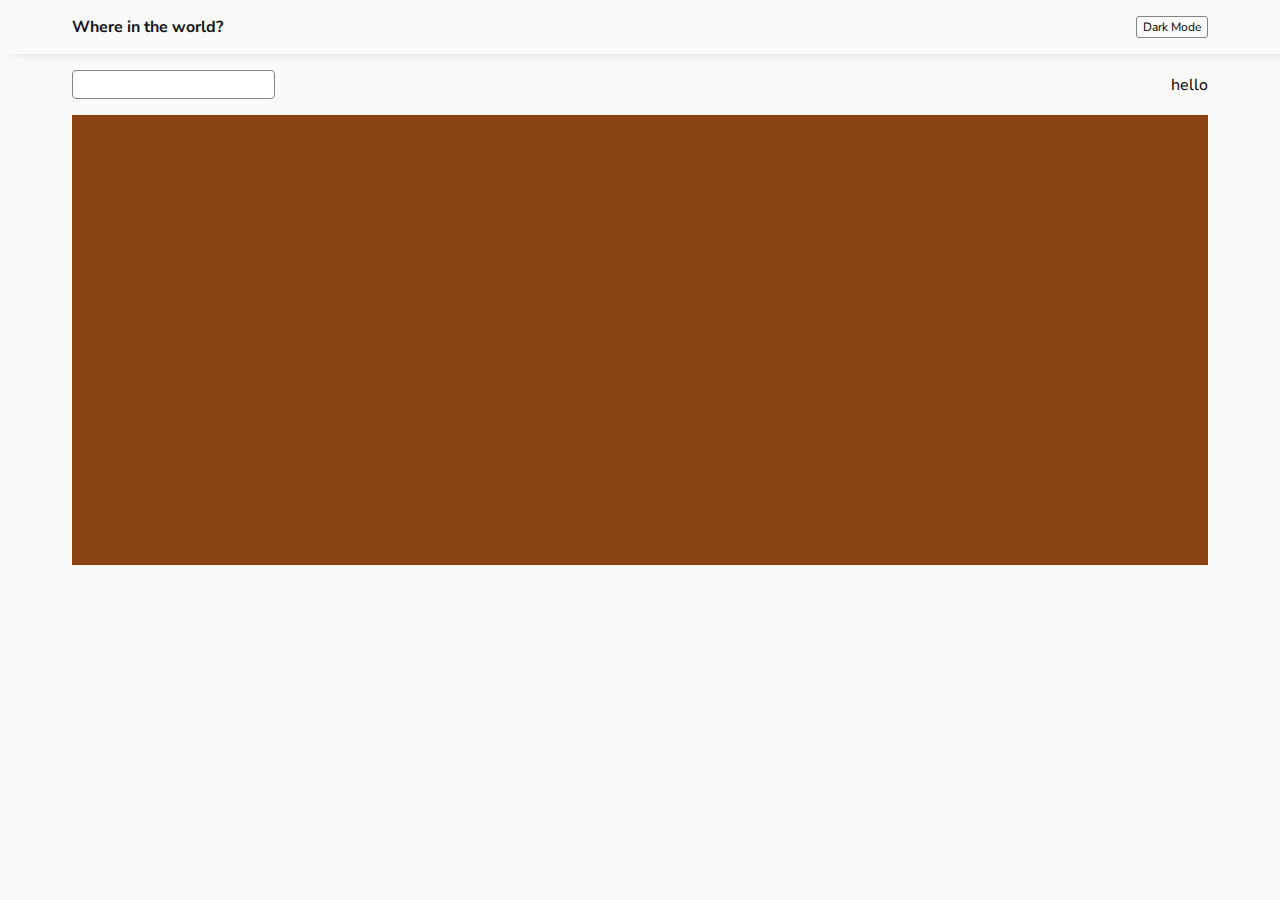
==== index.html @ a27671b9 "added something" ====
<!DOCTYPE html>
<html lang="en">
  <head>
    <meta charset="UTF-8" />
    <meta name="viewport" content="width=device-width, initial-scale=1.0" />
    <link rel="stylesheet" href="./css/style.css" />
    <title>Rest Countries</title>
  </head>
  <body>
    <header class="flex">
      <strong>Where in the world?</strong>
      <div class="mode tx-sm">Dark Mode</div>
    </header>
    <div class="search-container flex">
      <input type="text" name="" id="" />
      <div class="filter">hello</div>
    </div>
    <div class="wrapper"></div>
  </body>
</html>
---- css/style.css ----
@import url("https://fonts.googleapis.com/css2?family=Nunito+Sans:ital,opsz,wght@0,6..12,200..1000;1,6..12,200..1000&display=swap");

* {
  padding: 0;
  margin: 0;
  box-sizing: border-box;
}

:root {
  --Dark-Blue: hsl(209, 23%, 22%); /*  (Dark Mode Elements) */
  --Very-Dark-Blue-bg: hsl(207, 26%, 17%); /*  (Dark Mode Background) */
  --Very-Dark-Blue: hsl(200, 15%, 8%); /* (Light Mode Text) */
  --Dark-Gray: hsl(0, 0%, 52%); /* (Light Mode Input) */
  --Very-Light-Gray: hsl(0, 0%, 98%); /* (Light Mode Background) */
  --White: hsl(0, 0%, 100%); /* (Dark Mode Text & Light Mode Elements) */

  --x-space: 4.5rem;
  --box-shadow: 12px 1px 10px rgba(0, 0, 0, 0.1);
}

body {
  font-family: "Nunito Sans", sans-serif;
  background-color: var(--Very-Light-Gray);
}

header {
  padding: 1rem var(--x-space);
  box-shadow: var(--box-shadow);
}

header strong {
  color: var(--Very-Dark-Blue);
}

header .mode {
  padding: 2px 6px;
  border-radius: 3px;
  border: 0.5px solid var(--Dark-Gray);
}

.search-container {
  margin: 1rem var(--x-space);
}

.search-container input {
  padding: 6px 12px;

  border: 0.5px solid var(--Dark-Gray);
  border-radius: 4px;
  outline: none;
}

/* warapper */
.wrapper {
  margin: 1rem var(--x-space);
  background-color: saddlebrown;
  height: 450px;
}

/* ######### Utilities ######### */
.grid {
  display: grid;
  grid-template-columns: repeat(4, 1fr);
  gap: 1rem;
}

.flex {
  display: flex;
  justify-content: space-between;
  align-items: center;
}

.tx-md {
  font-size: 0.9rem;
}

.tx-sm {
  font-size: 0.75rem;
}

.tx-xs {
  font-size: 0.6rem;
}
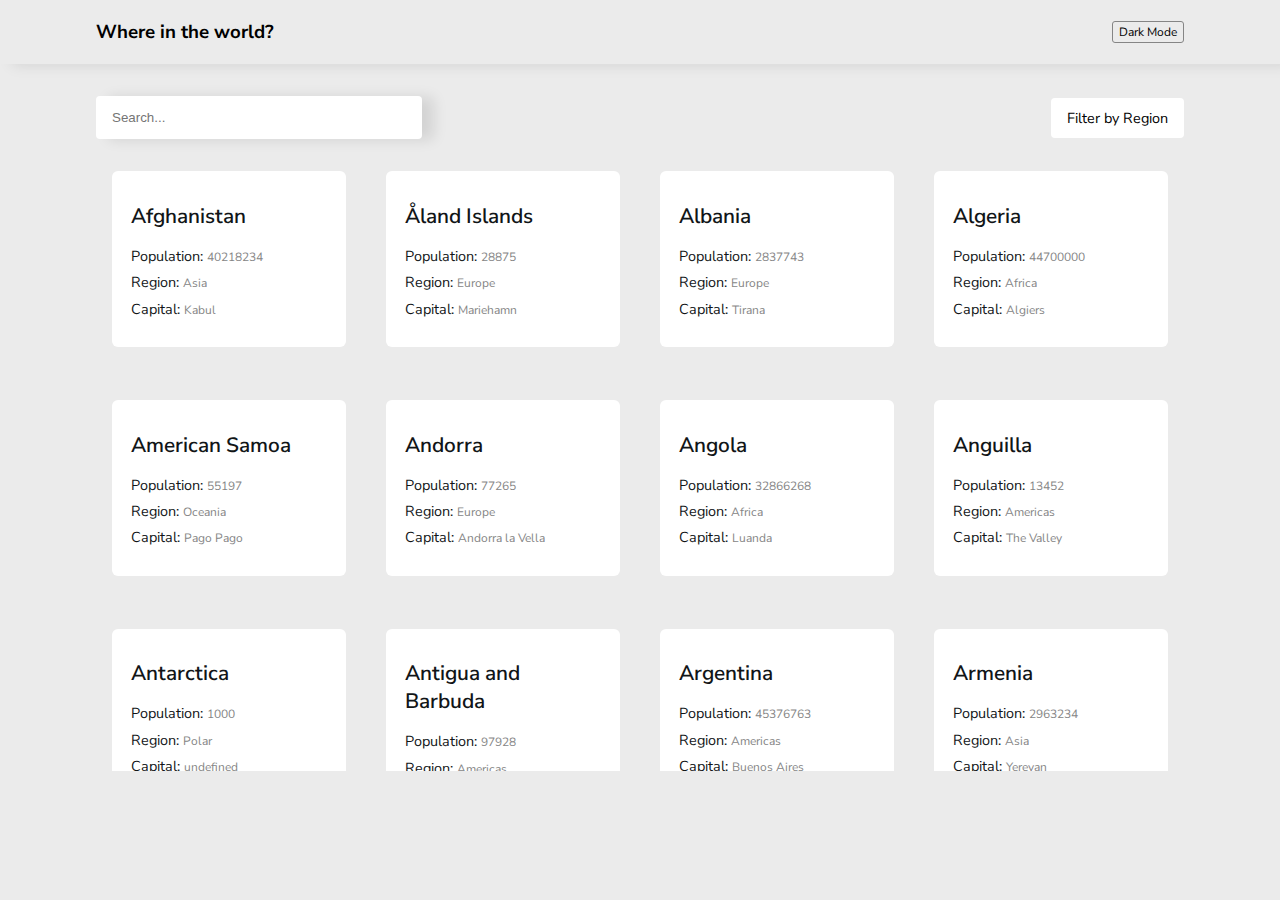
==== commit 445aef2f: "updated" ====
--- a/index.html
+++ b/index.html
@@ -4,17 +4,34 @@
     <meta charset="UTF-8" />
     <meta name="viewport" content="width=device-width, initial-scale=1.0" />
     <link rel="stylesheet" href="./css/style.css" />
+    <script src="./js/script.js" defer type="module"></script>
     <title>Rest Countries</title>
   </head>
   <body>
     <header class="flex">
-      <strong>Where in the world?</strong>
-      <div class="mode tx-sm">Dark Mode</div>
+      <h3>Where in the world?</h3>
+      <div class="mode tx-sm bordered hover">Dark Mode</div>
     </header>
     <div class="search-container flex">
-      <input type="text" name="" id="" />
-      <div class="filter">hello</div>
+      <input type="text" name="" id="" placeholder="Search..." />
+      <div class="filter tx-md hover">Filter by Region</div>
     </div>
-    <div class="wrapper"></div>
+    <div class="wrapper grid">
+      <!-- <div class="card">
+        <div class="cover">
+          <img src="./somalia.png" alt="" />
+        </div>
+        <div class="info">
+          <p class="name">Somalia</p>
+          <p class="population tx-md">
+            Population: <span class="tx-sm">23M</span>
+          </p>
+          <p class="region tx-md">Region: <span class="tx-sm">Africa</span></p>
+          <p class="capital tx-md">
+            Capital: <span class="tx-sm">Mogadishu</span>
+          </p>
+        </div>
+      </div> -->
+    </div>
   </body>
 </html>
--- a/css/style.css
+++ b/css/style.css
@@ -11,11 +11,11 @@
   --Very-Dark-Blue-bg: hsl(207, 26%, 17%); /*  (Dark Mode Background) */
   --Very-Dark-Blue: hsl(200, 15%, 8%); /* (Light Mode Text) */
   --Dark-Gray: hsl(0, 0%, 52%); /* (Light Mode Input) */
-  --Very-Light-Gray: hsl(0, 0%, 98%); /* (Light Mode Background) */
+  --Very-Light-Gray: hsl(0, 0%, 92%); /* (Light Mode Background) */
   --White: hsl(0, 0%, 100%); /* (Dark Mode Text & Light Mode Elements) */
 
-  --x-space: 4.5rem;
-  --box-shadow: 12px 1px 10px rgba(0, 0, 0, 0.1);
+  --x-space: 6rem;
+  --box-shadow: 12px 1px 14px rgba(0, 0, 0, 0.1);
 }
 
 body {
@@ -24,7 +24,7 @@
 }
 
 header {
-  padding: 1rem var(--x-space);
+  padding: 1.2rem var(--x-space);
   box-shadow: var(--box-shadow);
 }
 
@@ -33,41 +33,107 @@
 }
 
 header .mode {
-  padding: 2px 6px;
-  border-radius: 3px;
-  border: 0.5px solid var(--Dark-Gray);
+  transition: 0.3s all ease-in-out;
+  cursor: pointer;
 }
 
 .search-container {
-  margin: 1rem var(--x-space);
+  margin: 2rem var(--x-space);
 }
 
 .search-container input {
-  padding: 6px 12px;
+  width: 30%;
+  box-shadow: var(--box-shadow);
 
-  border: 0.5px solid var(--Dark-Gray);
+  padding: 14px 16px;
+  background-color: var(--White);
+  border: 0;
   border-radius: 4px;
   outline: none;
+}
+
+.filter {
+  transition: 0.3s all ease-in-out;
+  border-radius: 4px;
+  background-color: var(--White);
+  padding: 10px 16px;
+  cursor: pointer;
 }
 
 /* warapper */
 .wrapper {
   margin: 1rem var(--x-space);
-  background-color: saddlebrown;
-  height: 450px;
+  height: 600px;
+  padding: 0 1rem;
+
+  overflow-y: auto;
+}
+
+/* card */
+.card {
+  height: fit-content;
+  border-radius: 6px;
+  background-color: var(--White);
+}
+
+.wrapper .card:not(:nth-child(1), :nth-child(2), :nth-child(3), :nth-child(4)) {
+  margin-top: 0.8rem;
+}
+
+.card .cover img {
+  border-radius: 6px 6px 0 0;
+  width: 100%;
+
+  display: block;
+}
+
+.card .info {
+  padding: 1.5rem 1.2rem 1.8rem;
+}
+
+.card .name {
+  font-weight: 600;
+  font-size: 1.3rem;
+}
+
+.card .population {
+  margin-top: 0.5rem;
+}
+
+.card .info > p:not(p.population) {
+  margin-top: 0.4rem;
+}
+
+.card .info > p {
+  margin-top: 1rem;
+  color: var(--Very-Dark-Blue);
+}
+
+.card .info > p span {
+  color: var(--Dark-Gray);
 }
 
 /* ######### Utilities ######### */
 .grid {
   display: grid;
   grid-template-columns: repeat(4, 1fr);
-  gap: 1rem;
+  gap: 2.5rem;
 }
 
 .flex {
   display: flex;
   justify-content: space-between;
   align-items: center;
+}
+
+.bordered {
+  padding: 2px 6px;
+  border-radius: 3px;
+  border: 0.5px solid var(--Dark-Gray);
+}
+
+.hover:hover {
+  scale: 0.97;
 }
 
 .tx-md {
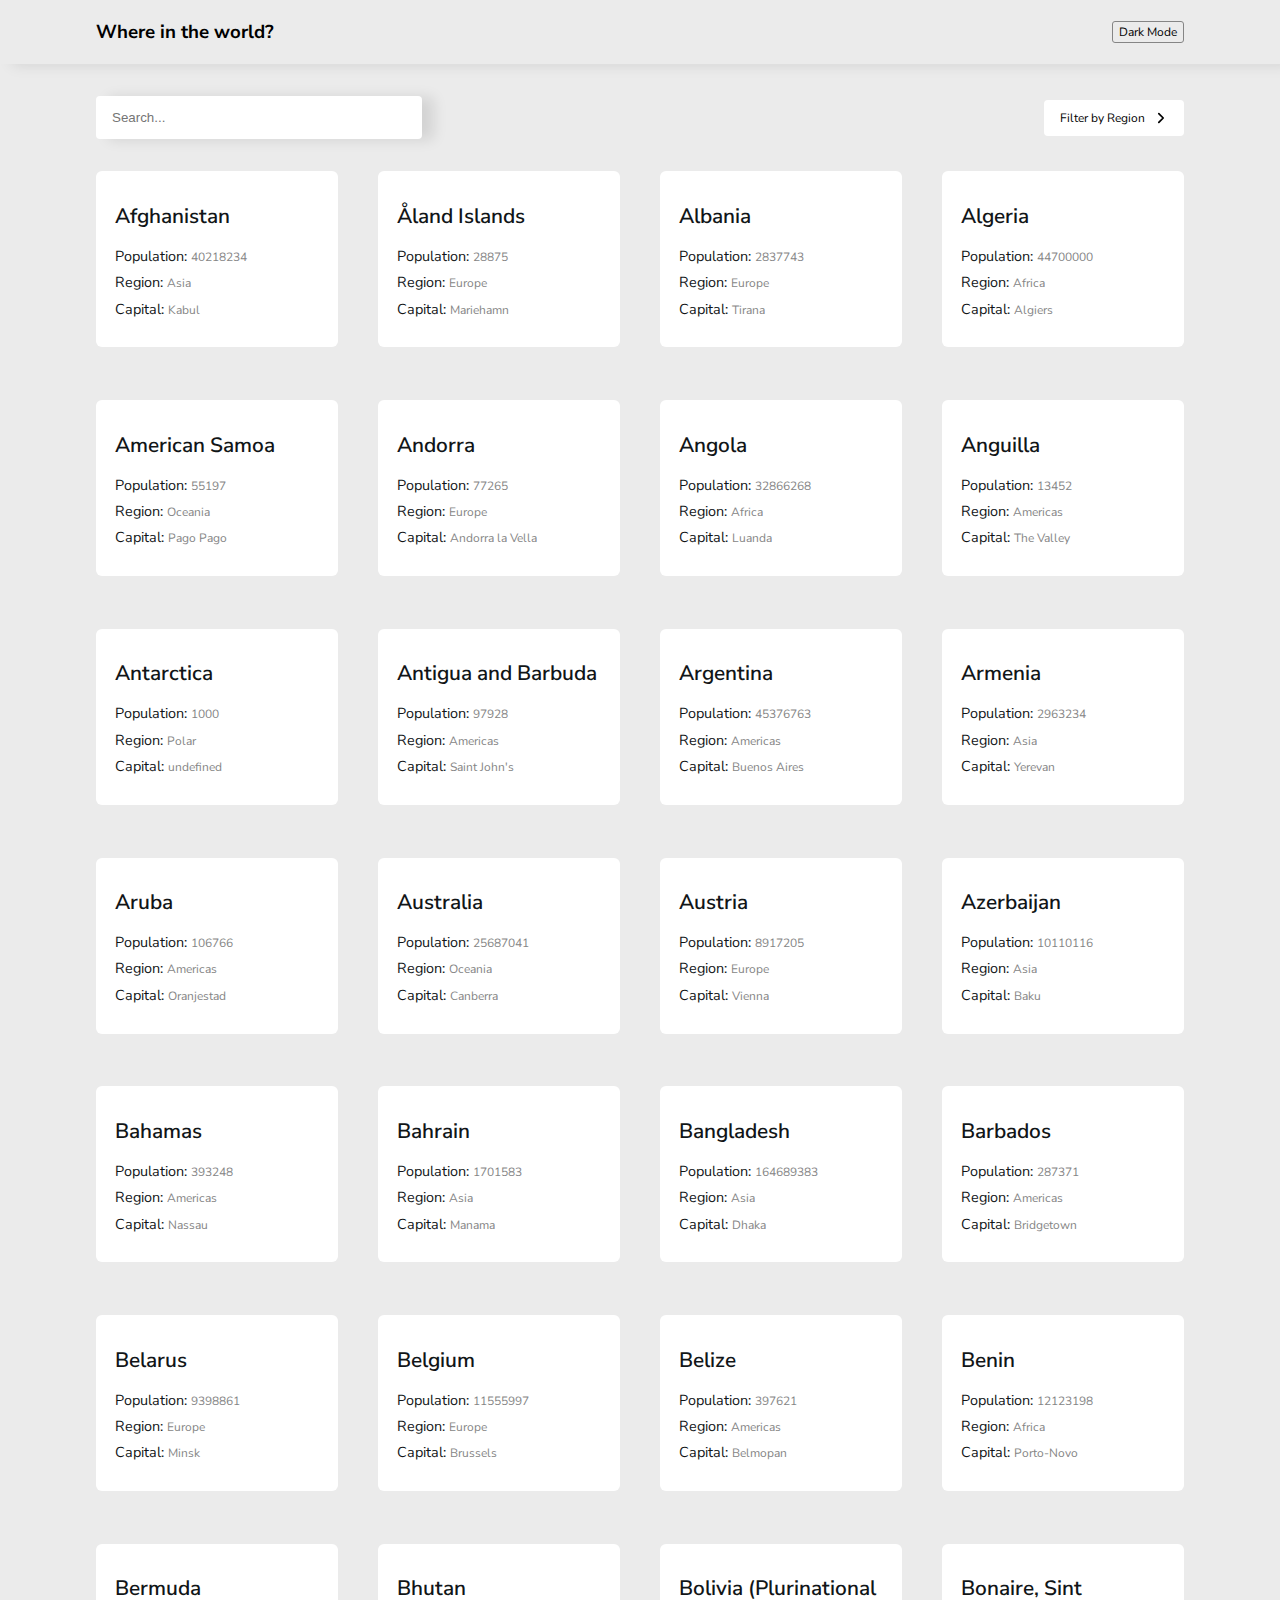
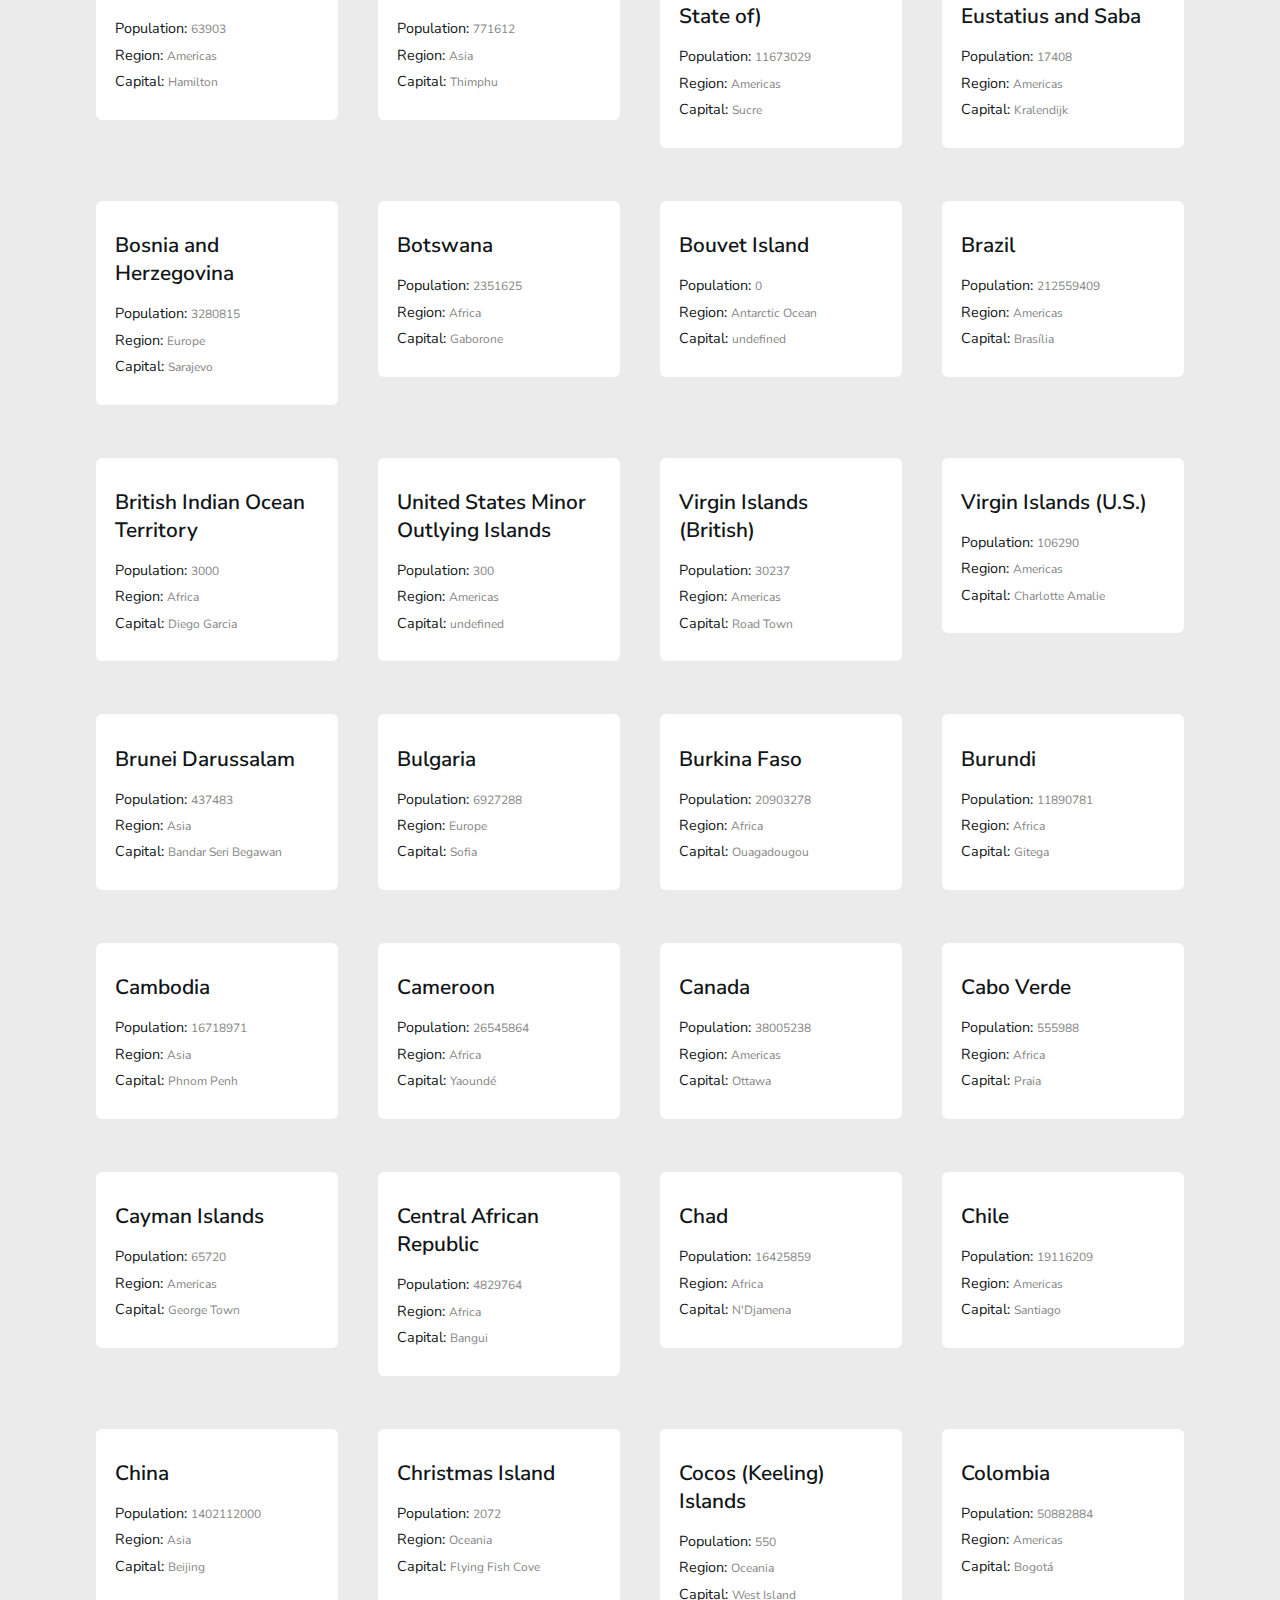
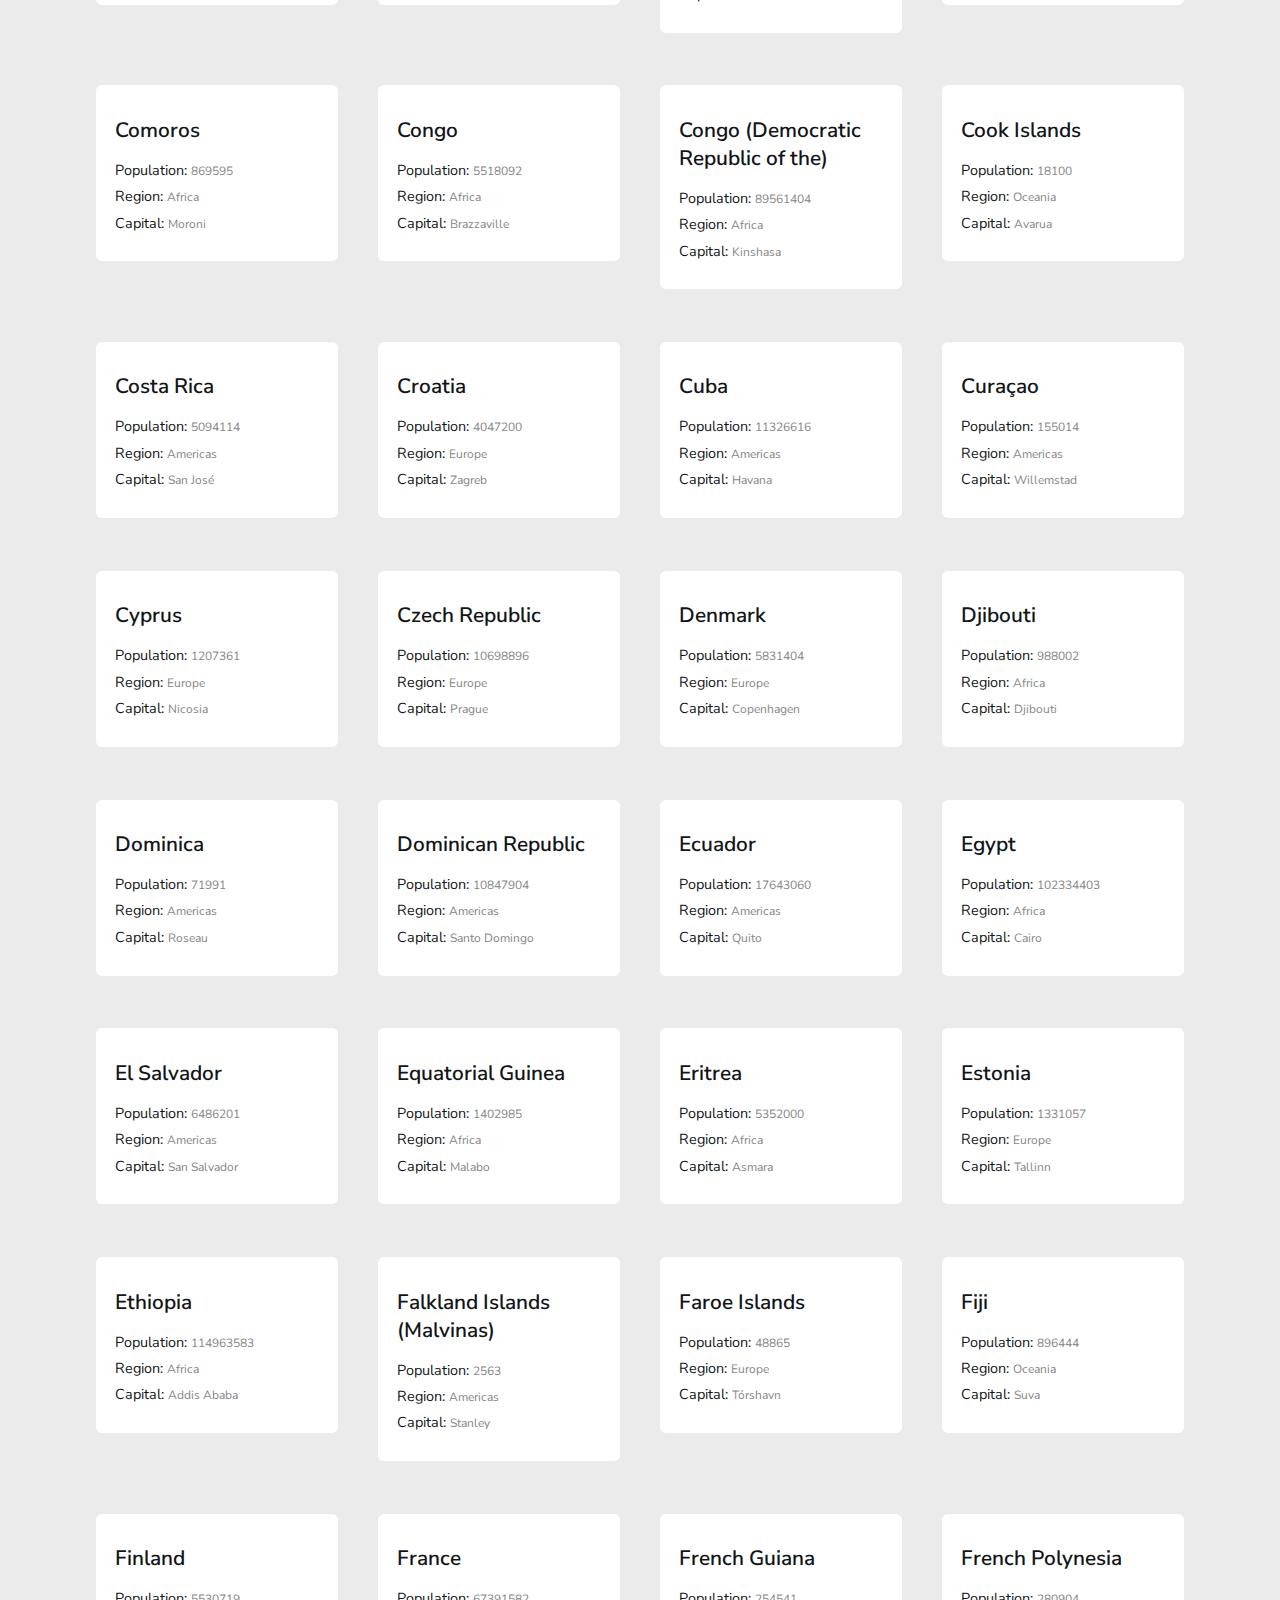
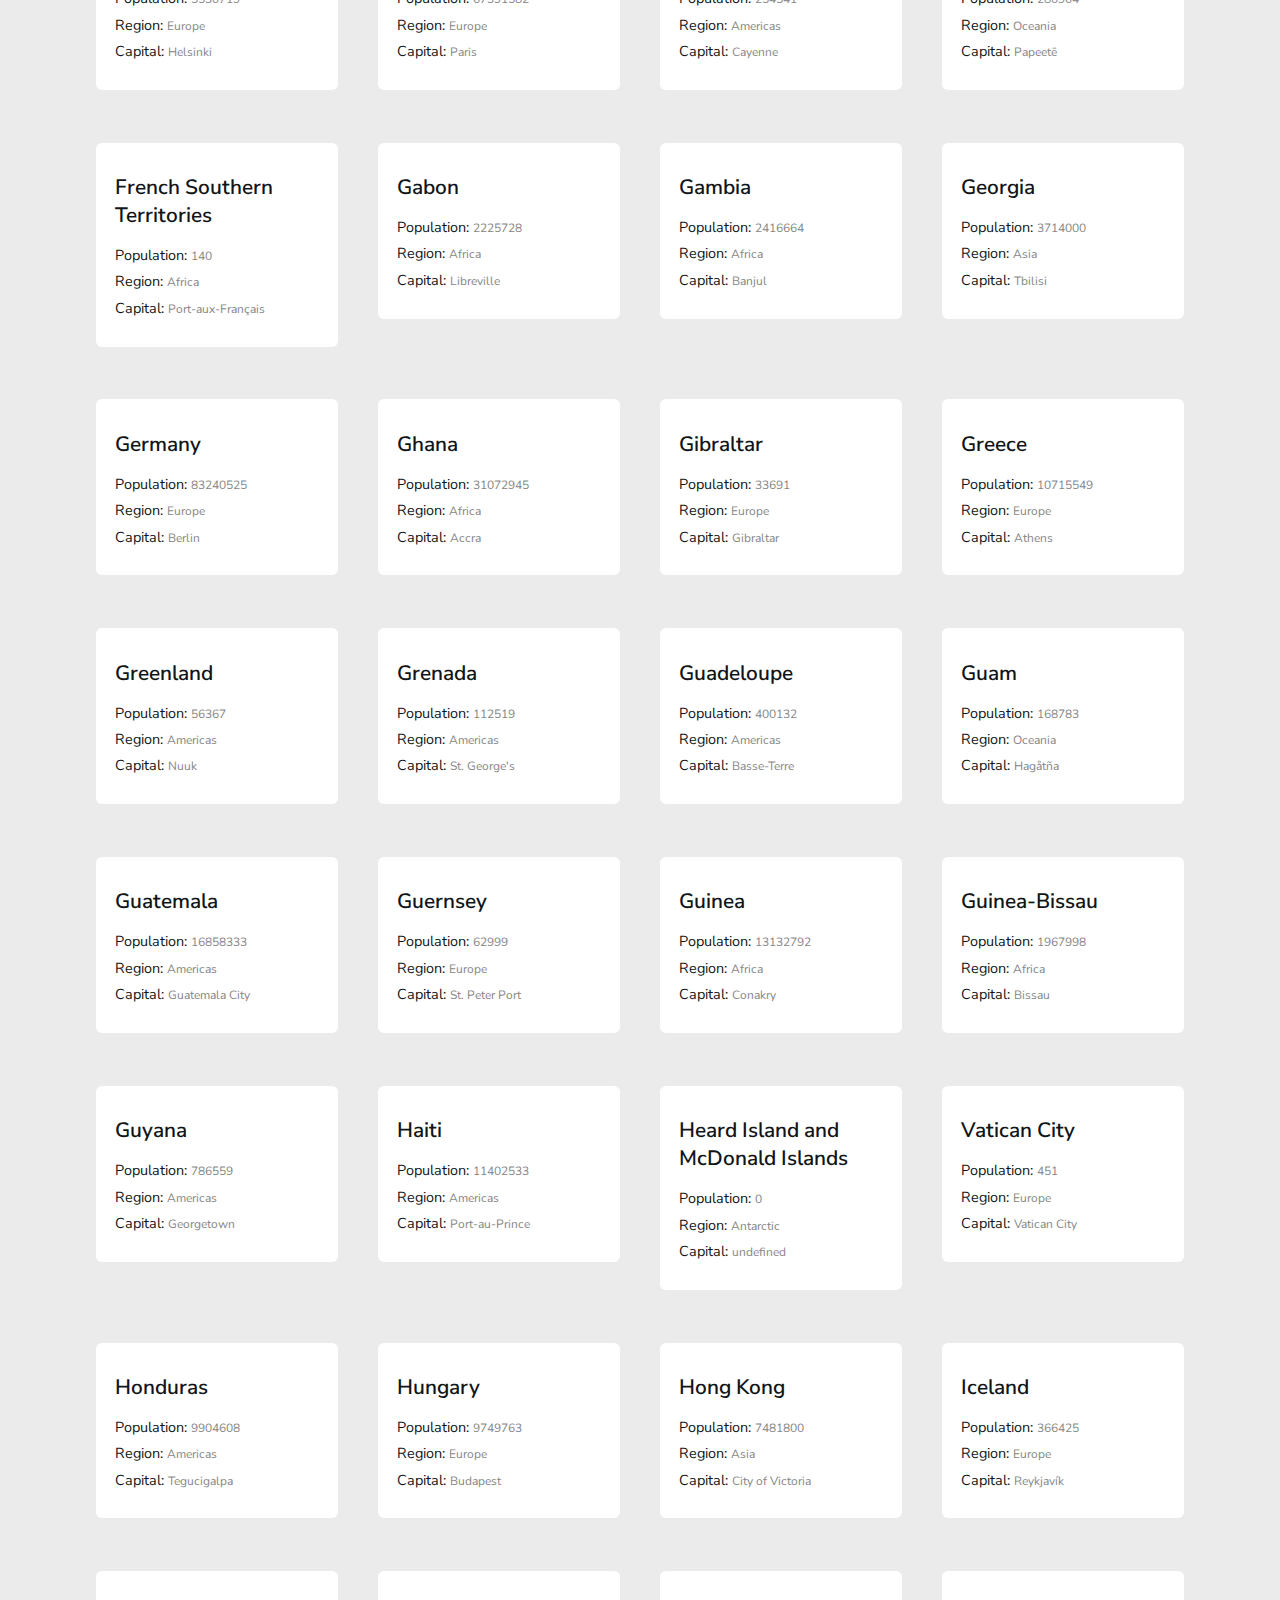
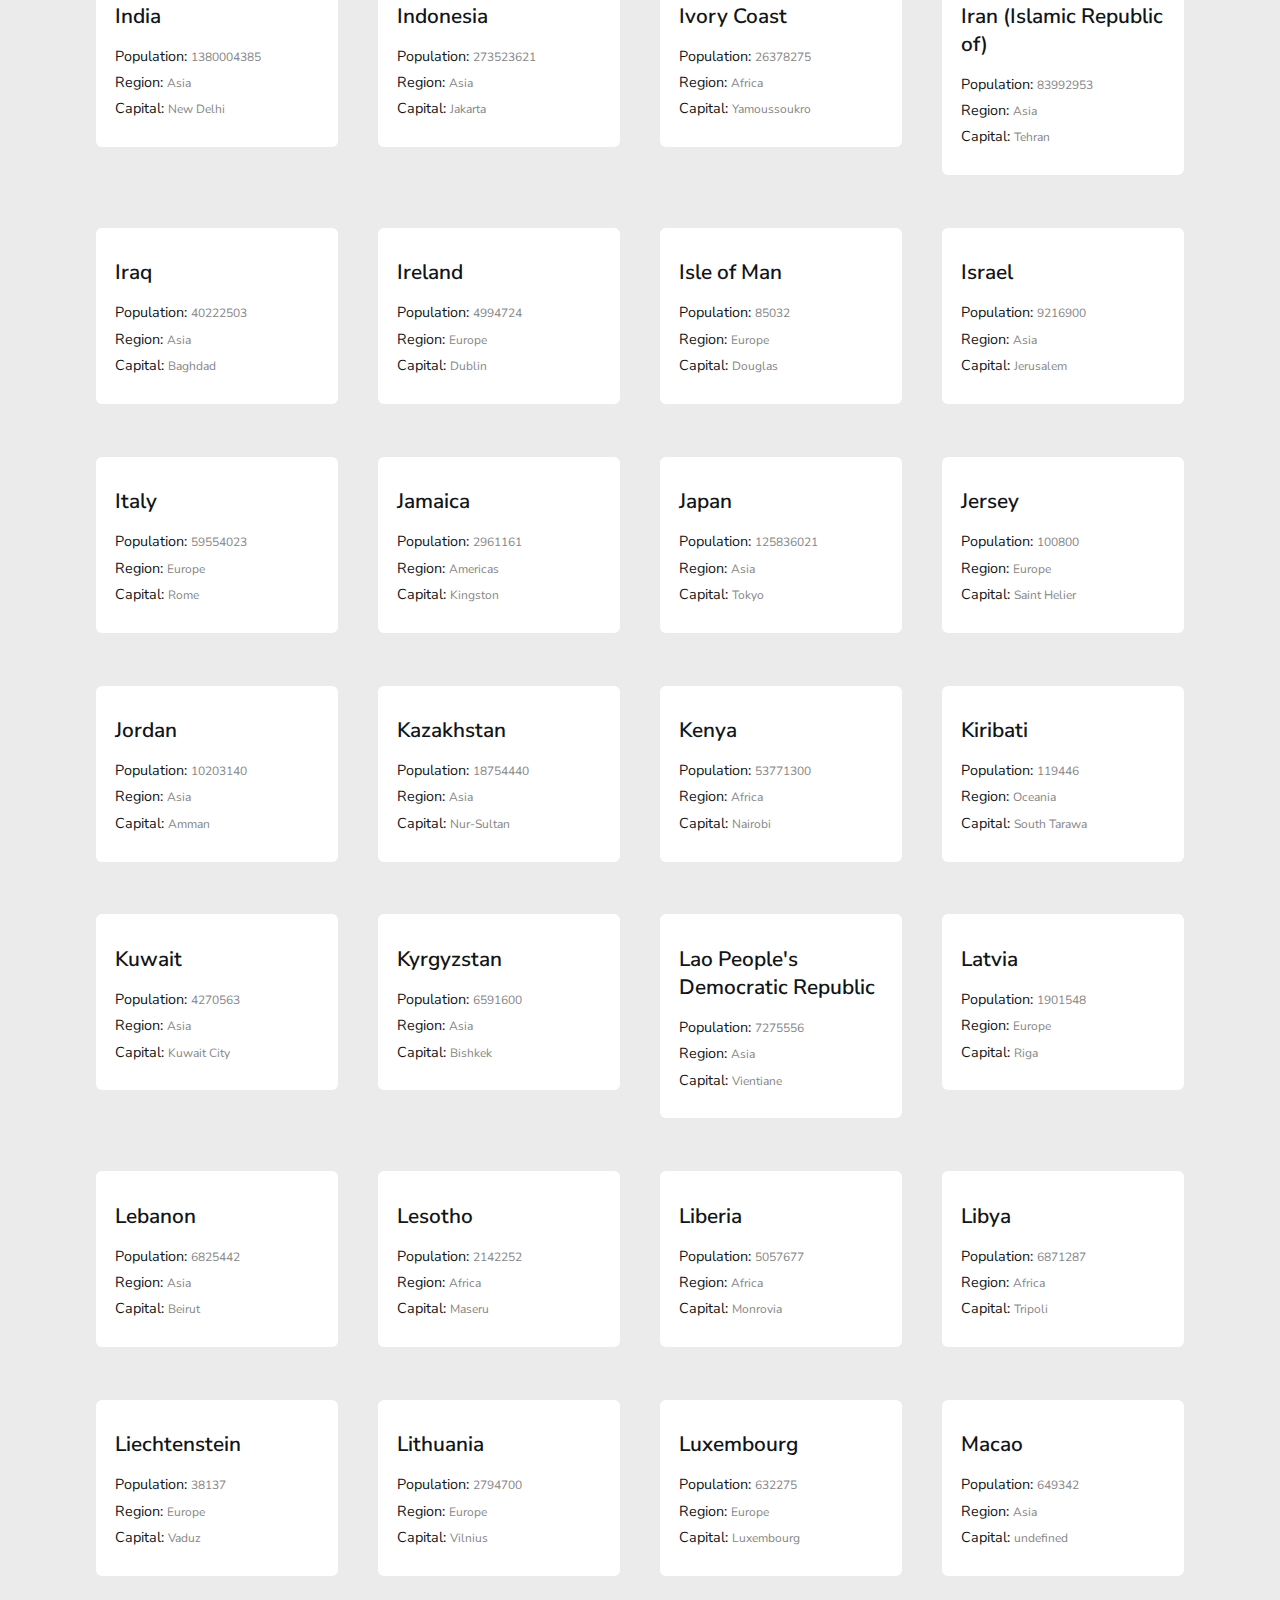
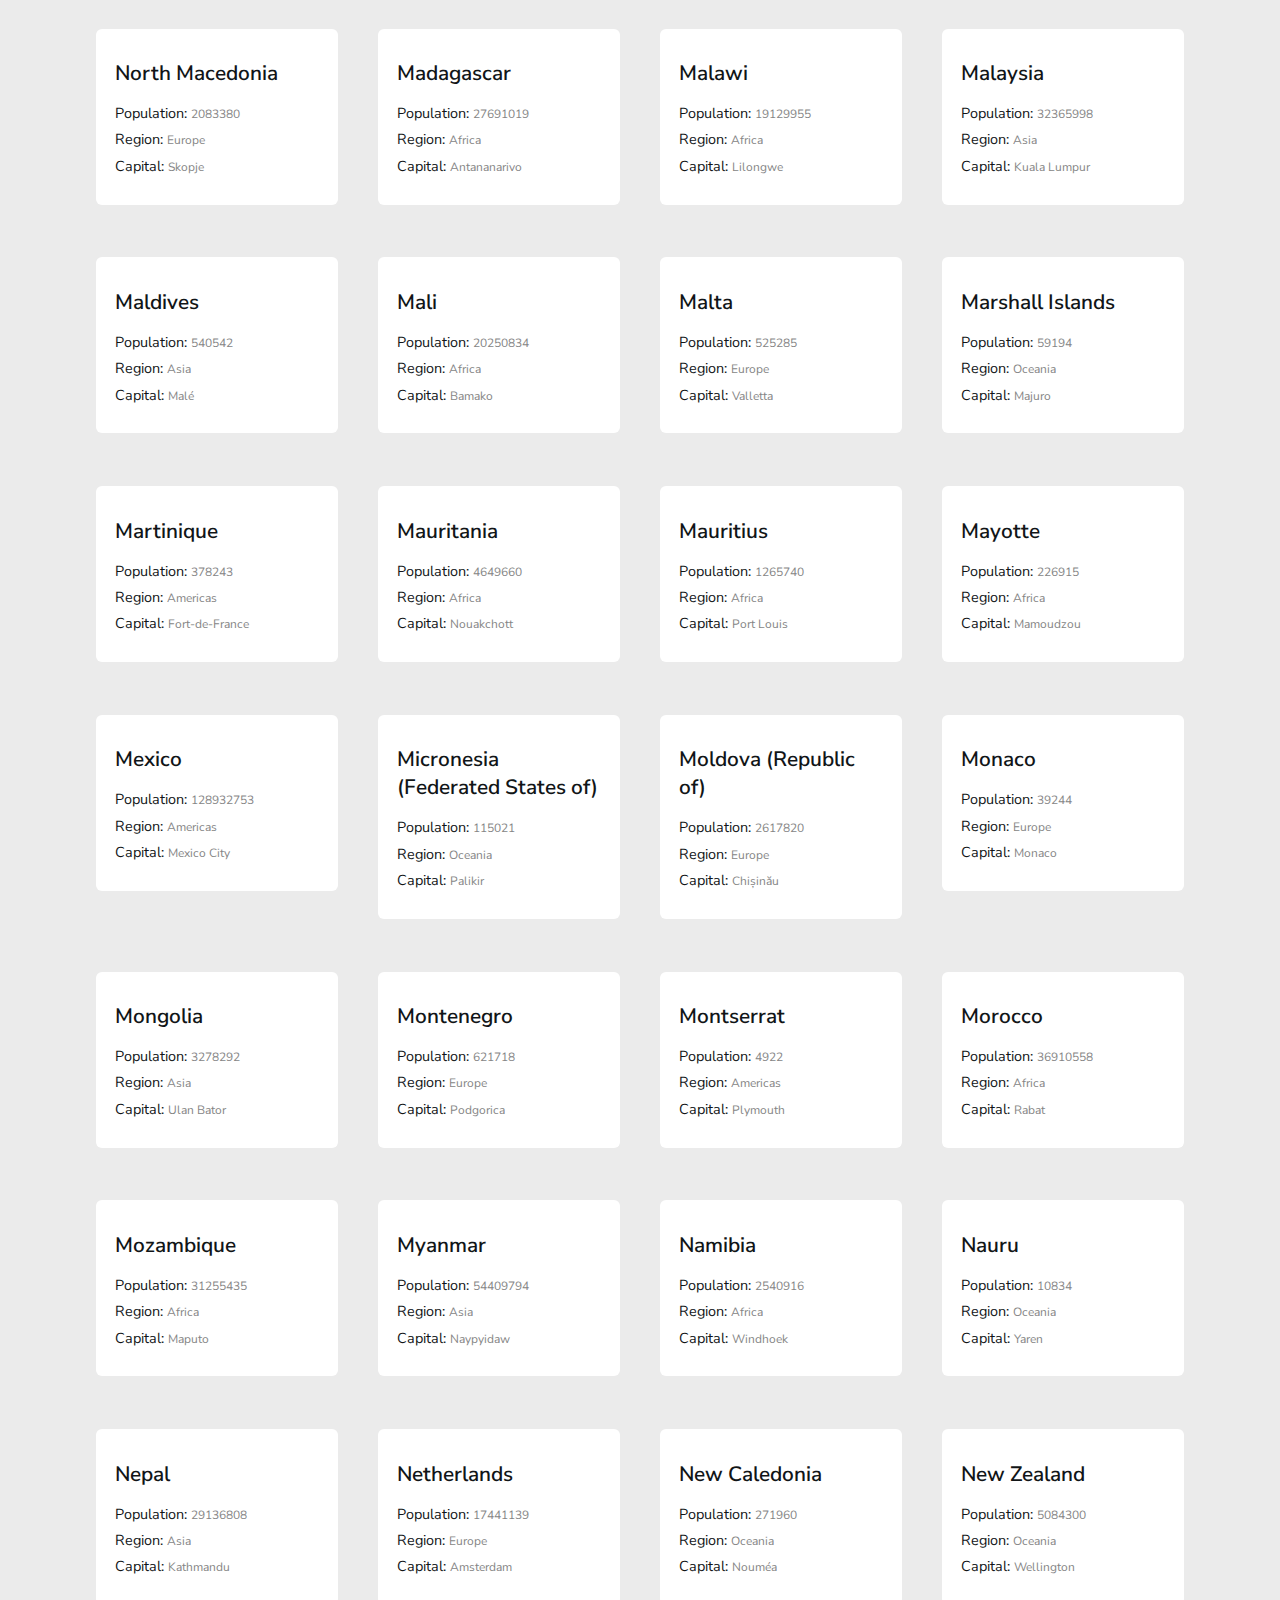
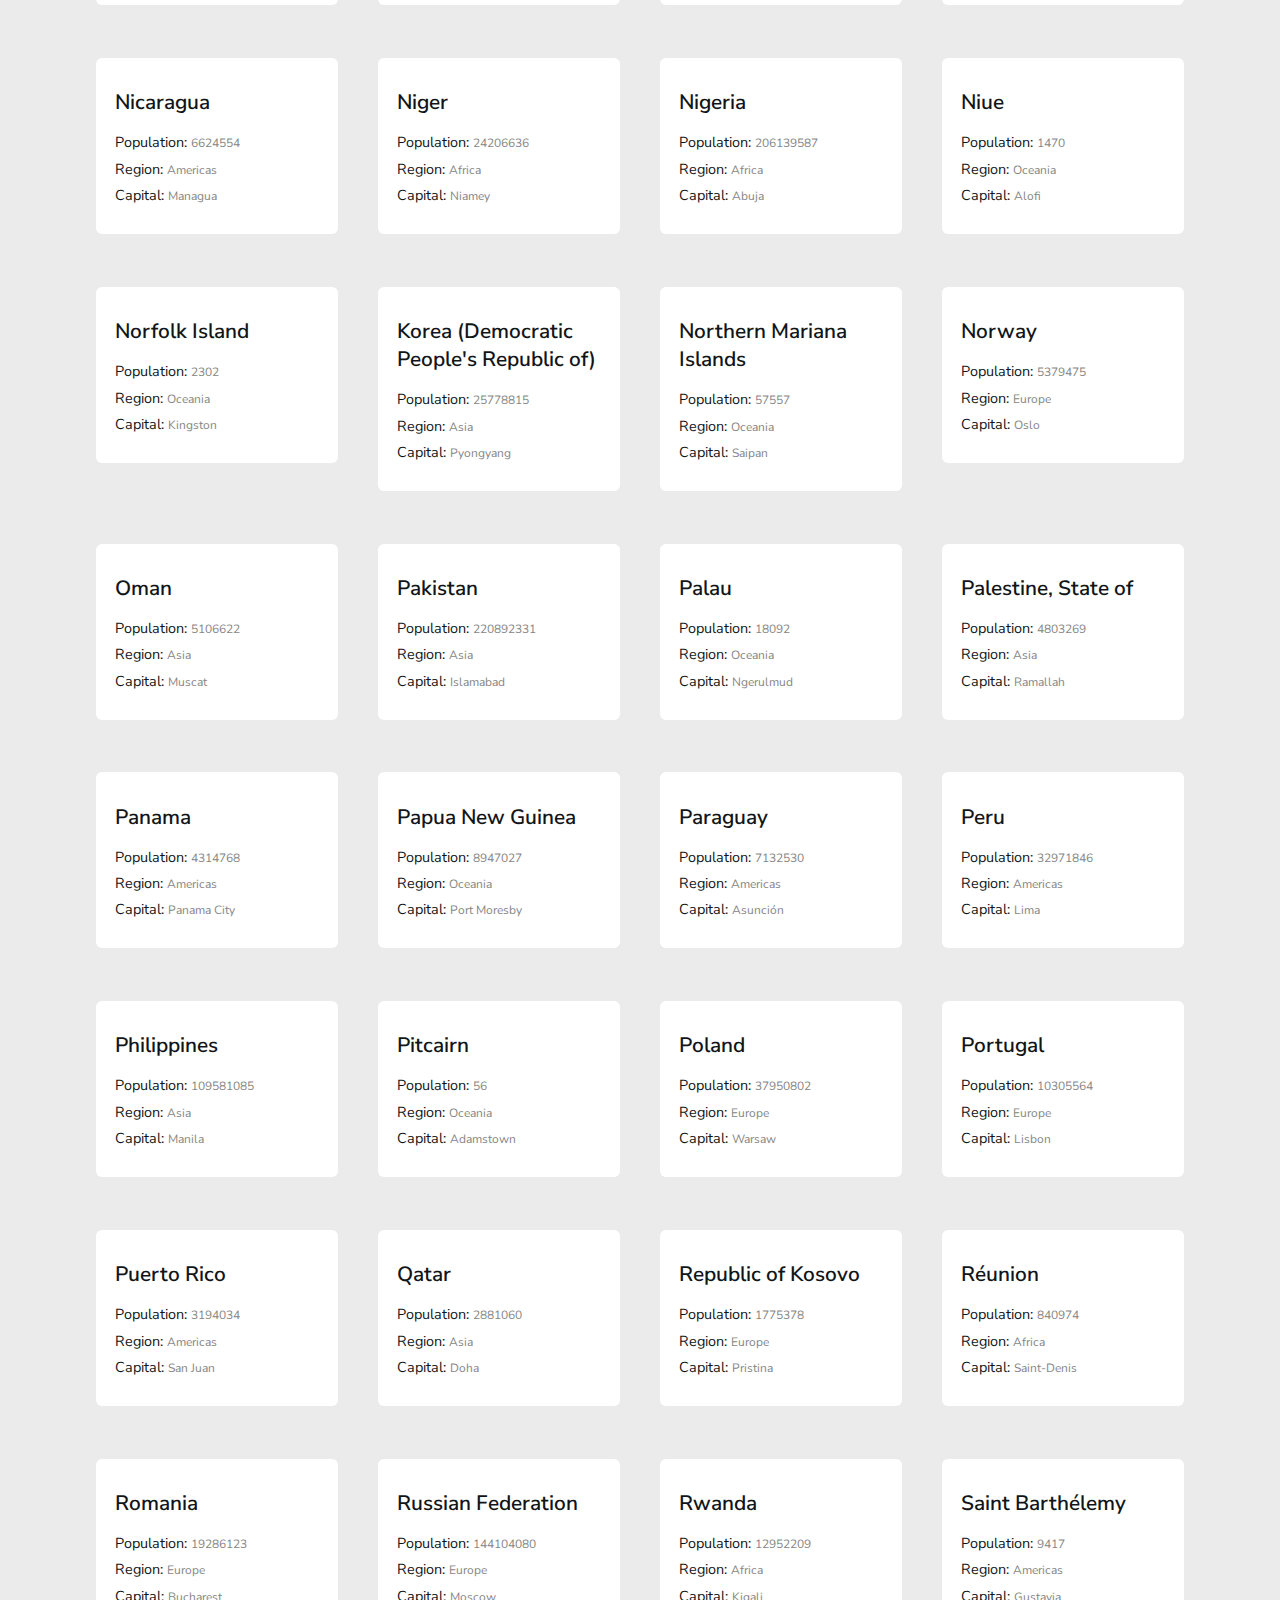
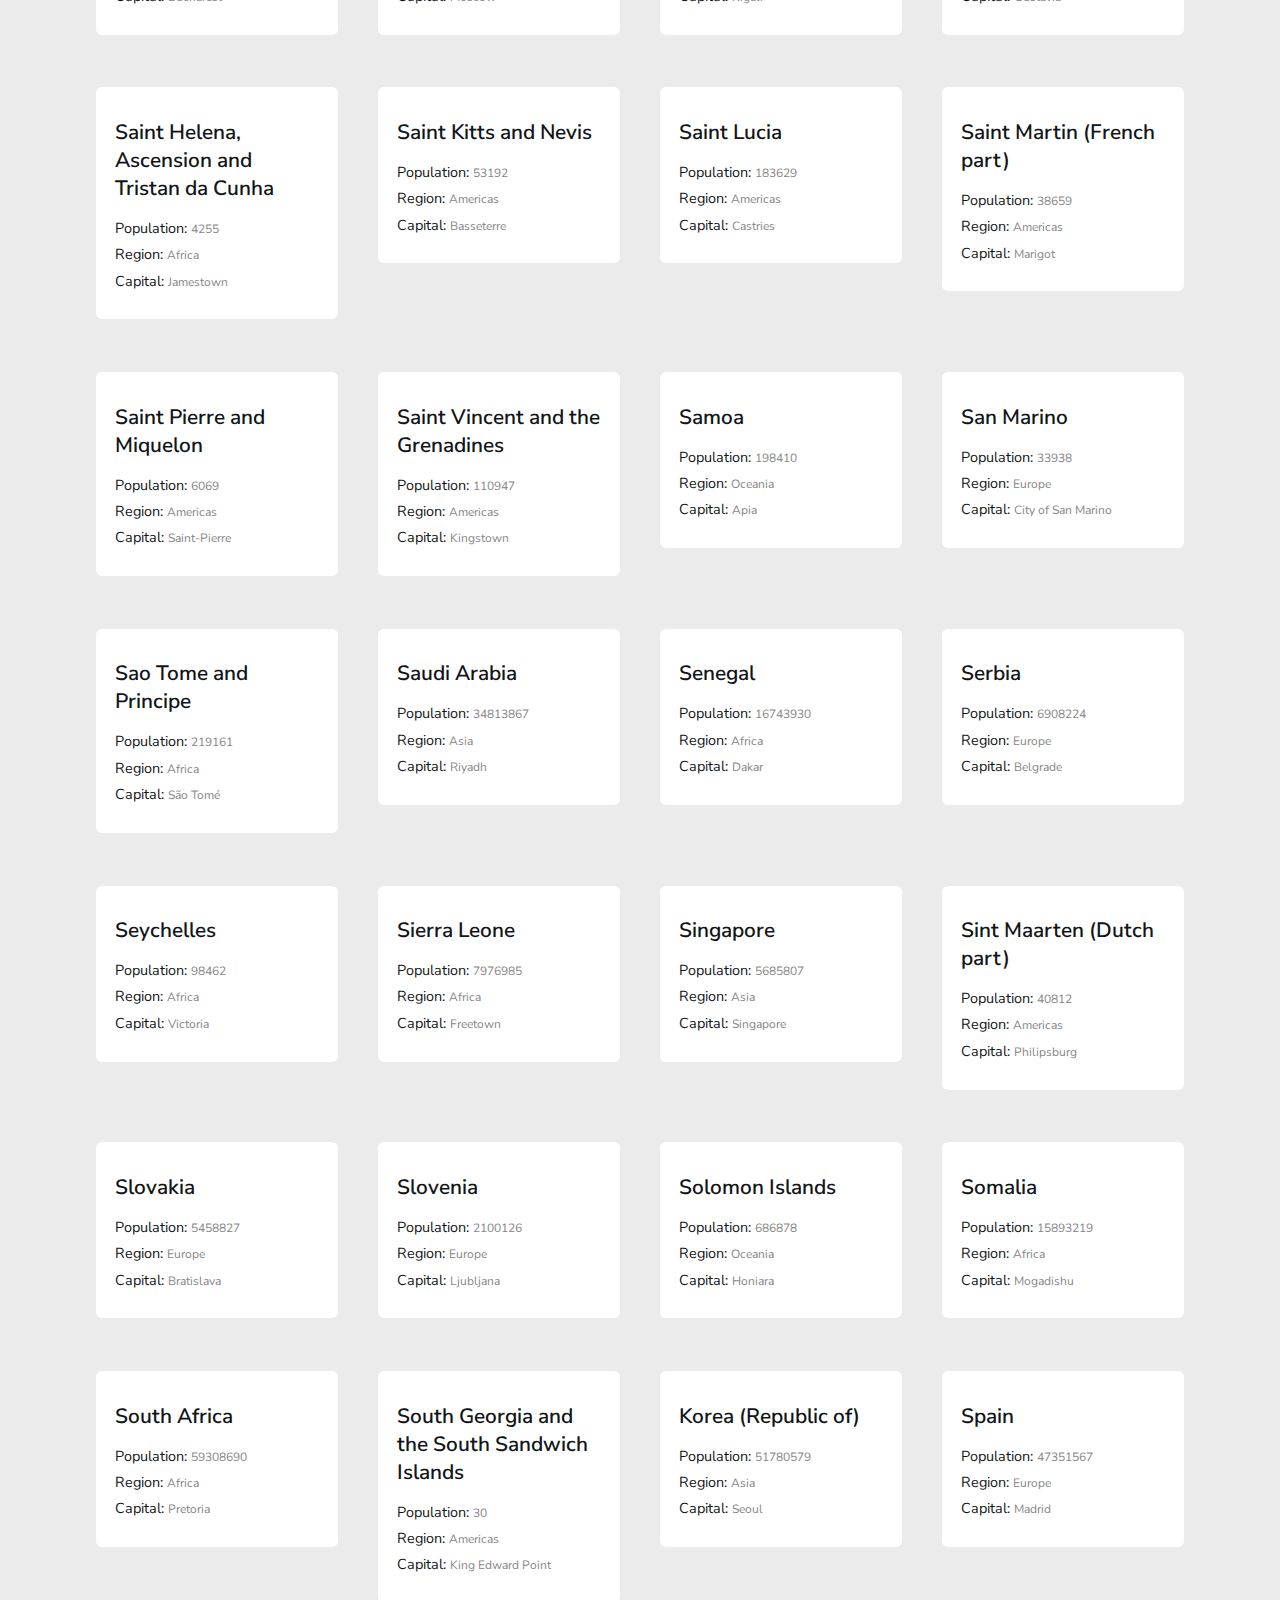
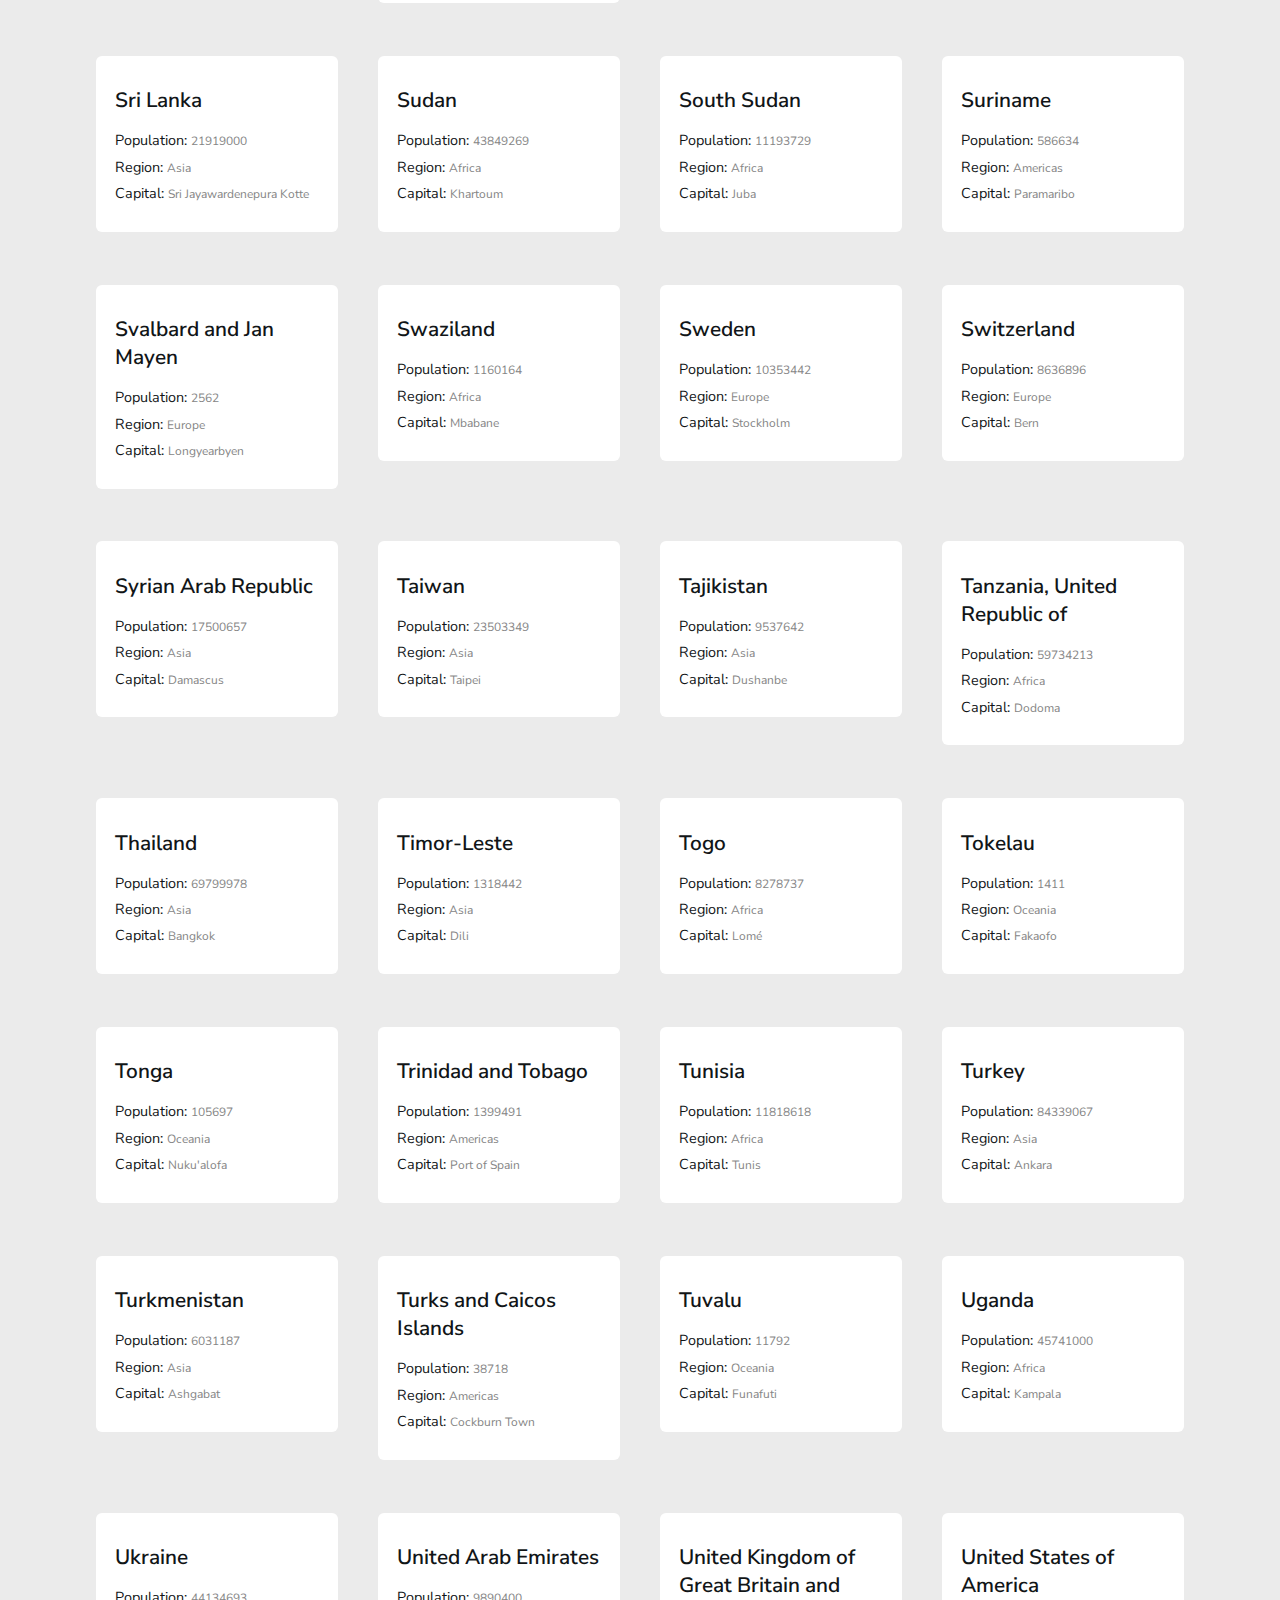
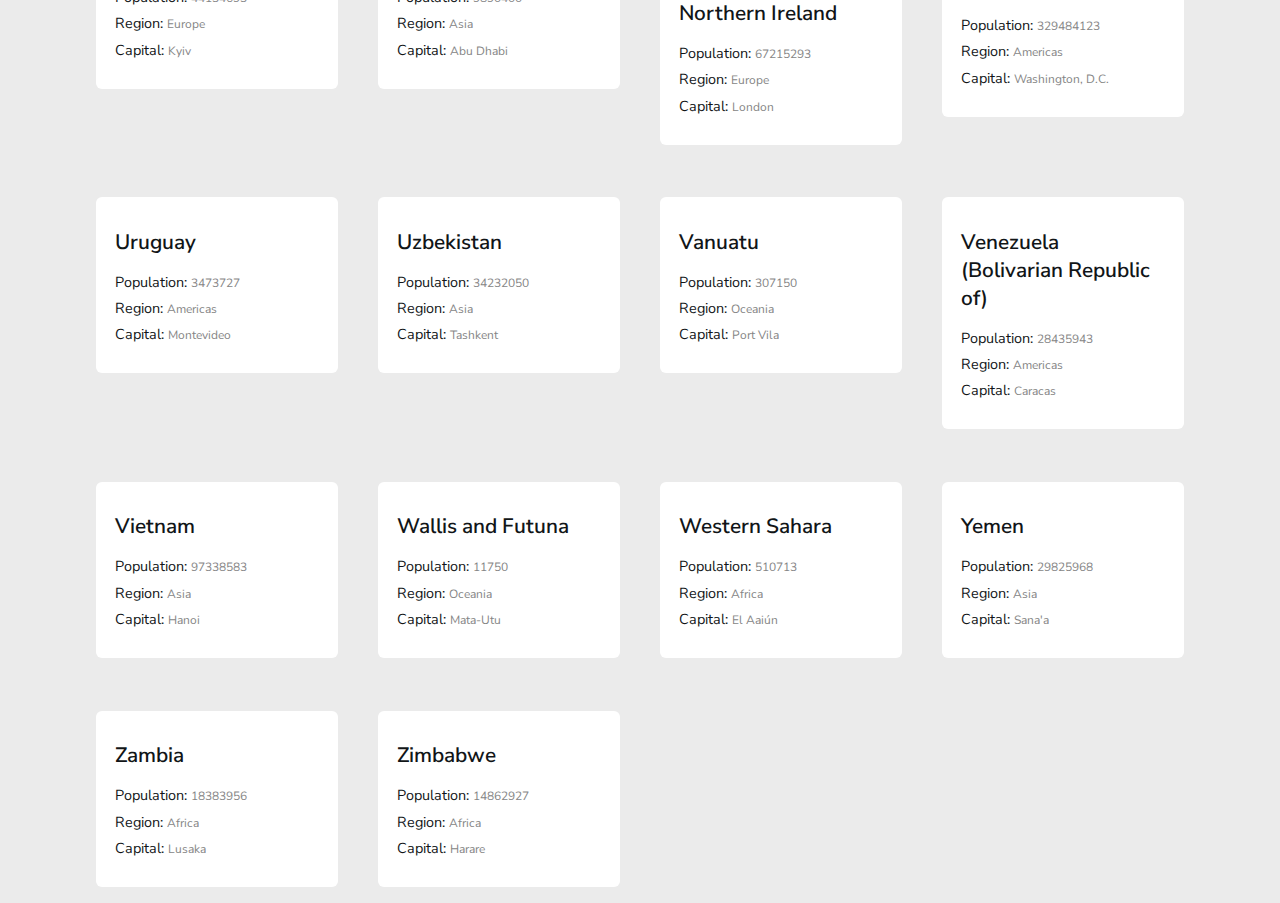
==== commit a75360de: "updated something" ====
--- a/index.html
+++ b/index.html
@@ -14,7 +14,32 @@
     </header>
     <div class="search-container flex">
       <input type="text" name="" id="" placeholder="Search..." />
-      <div class="filter tx-md hover">Filter by Region</div>
+      <div class="filter flex">
+        <span class="tx-sm">Filter by Region</span>
+        <svg
+          xmlns="http://www.w3.org/2000/svg"
+          fill="none"
+          viewBox="0 0 24 24"
+          stroke-width="3"
+          stroke="currentColor"
+          class="size-6"
+        >
+          <path
+            stroke-linecap="round"
+            stroke-linejoin="round"
+            d="m8.25 4.5 7.5 7.5-7.5 7.5"
+          />
+        </svg>
+        <div class="regions hide">
+          <ul class="flex">
+            <li class="tx-sm">Africa</li>
+            <li class="tx-sm">America</li>
+            <li class="tx-sm">Asia</li>
+            <li class="tx-sm">Europe</li>
+            <li class="tx-sm">Oceania</li>
+          </ul>
+        </div>
+      </div>
     </div>
     <div class="wrapper grid">
       <!-- <div class="card">
--- a/css/style.css
+++ b/css/style.css
@@ -52,21 +52,59 @@
   outline: none;
 }
 
-.filter {
+div.filter {
+  width: 140px;
   transition: 0.3s all ease-in-out;
   border-radius: 4px;
   background-color: var(--White);
   padding: 10px 16px;
+
+  gap: 6px;
+  position: relative;
+}
+
+.filter span {
   cursor: pointer;
+}
+
+.filter svg {
+  transition: 0.2s all ease-in;
+  height: 14px;
+}
+
+div.regions {
+  margin-top: 3px;
+  background-color: inherit;
+  border-radius: 4px;
+  padding: 0.4rem 0.8rem;
+
+  position: absolute;
+  width: 100%;
+  top: 100%;
+  left: 0;
+}
+
+.regions ul {
+  flex-direction: column;
+  align-items: flex-start;
+}
+
+.regions ul li {
+  list-style: none;
+  padding: 4px 8px;
+  width: 100%;
+  cursor: pointer;
+
+  transition: 0.2s all ease-in-out;
+}
+
+.regions ul li:hover {
+  background-color: var(--Very-Light-Gray);
 }
 
 /* warapper */
 .wrapper {
   margin: 1rem var(--x-space);
-  height: 600px;
-  padding: 0 1rem;
-
-  overflow-y: auto;
 }
 
 /* card */
@@ -136,6 +174,16 @@
   scale: 0.97;
 }
 
+.hide {
+  opacity: 0;
+  visibility: hidden;
+  pointer-events: none;
+}
+
+.rotate {
+  transform: rotate(90deg);
+}
+
 .tx-md {
   font-size: 0.9rem;
 }
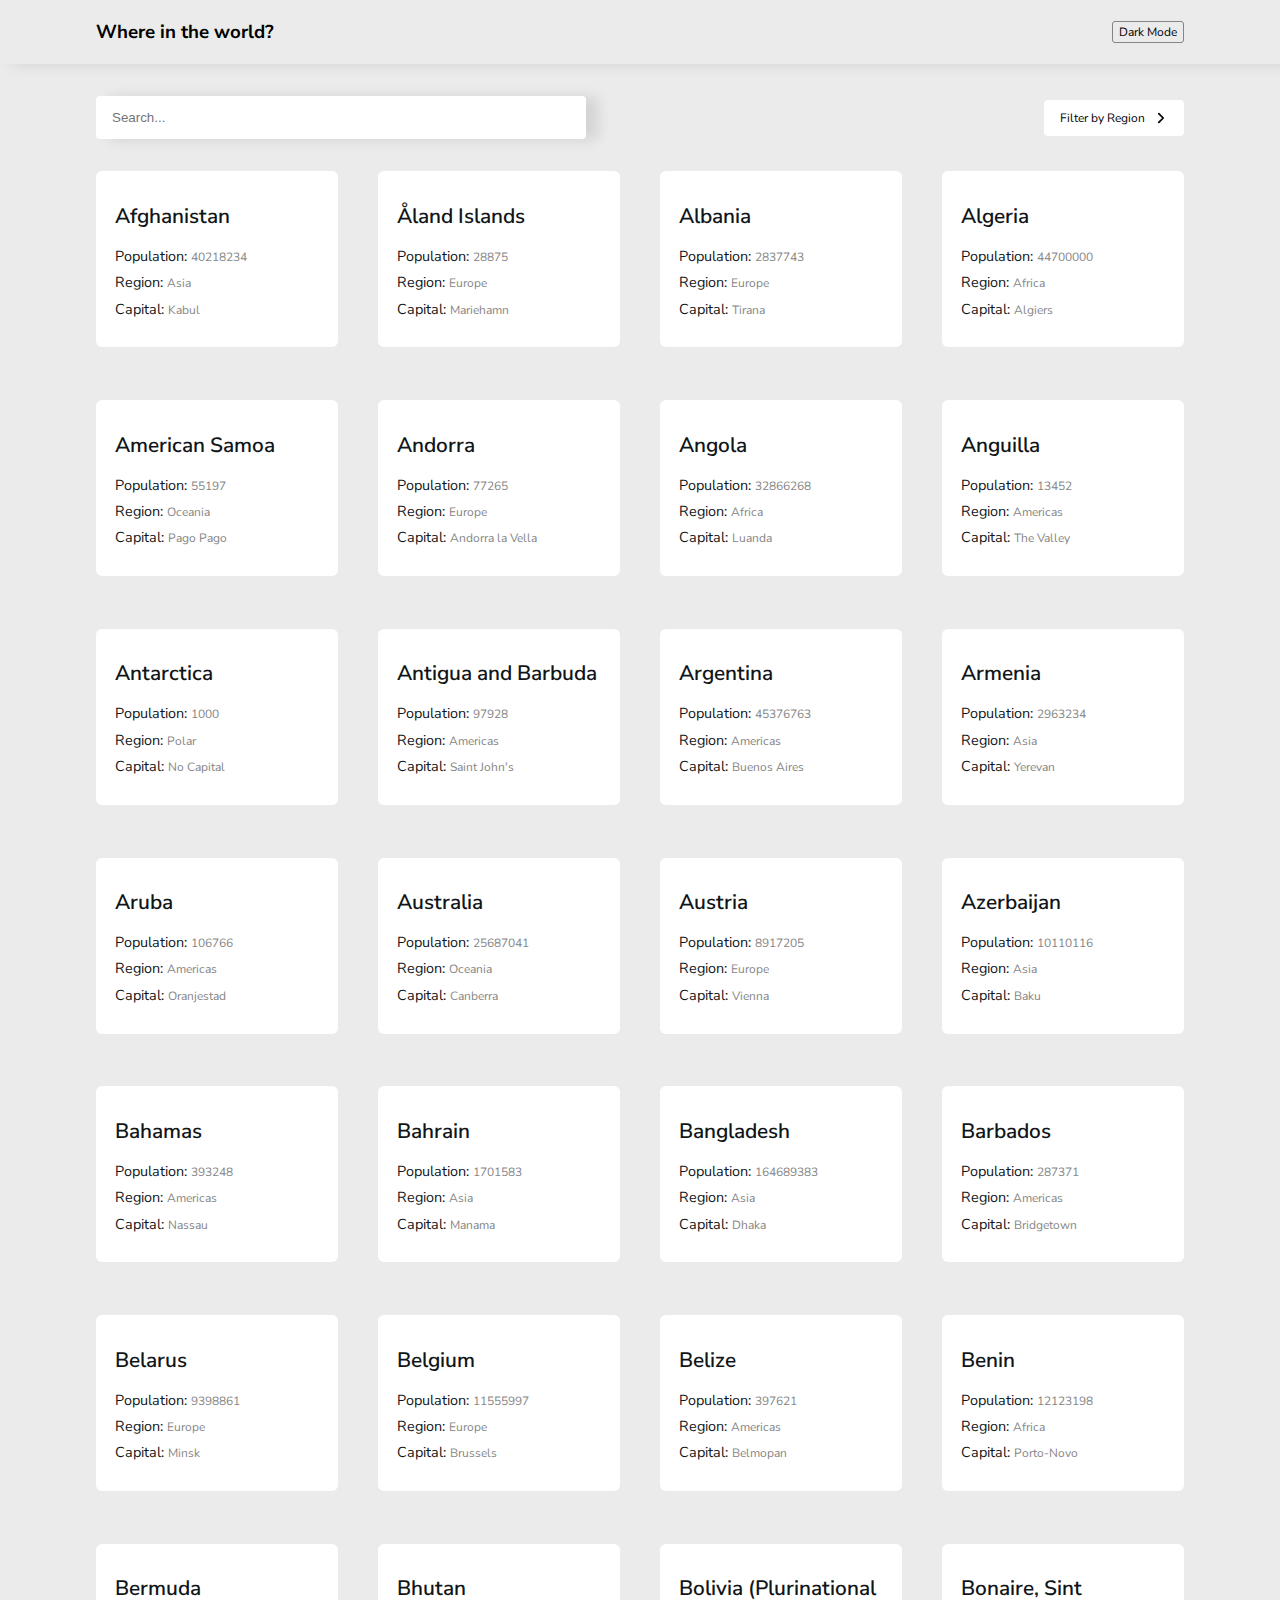
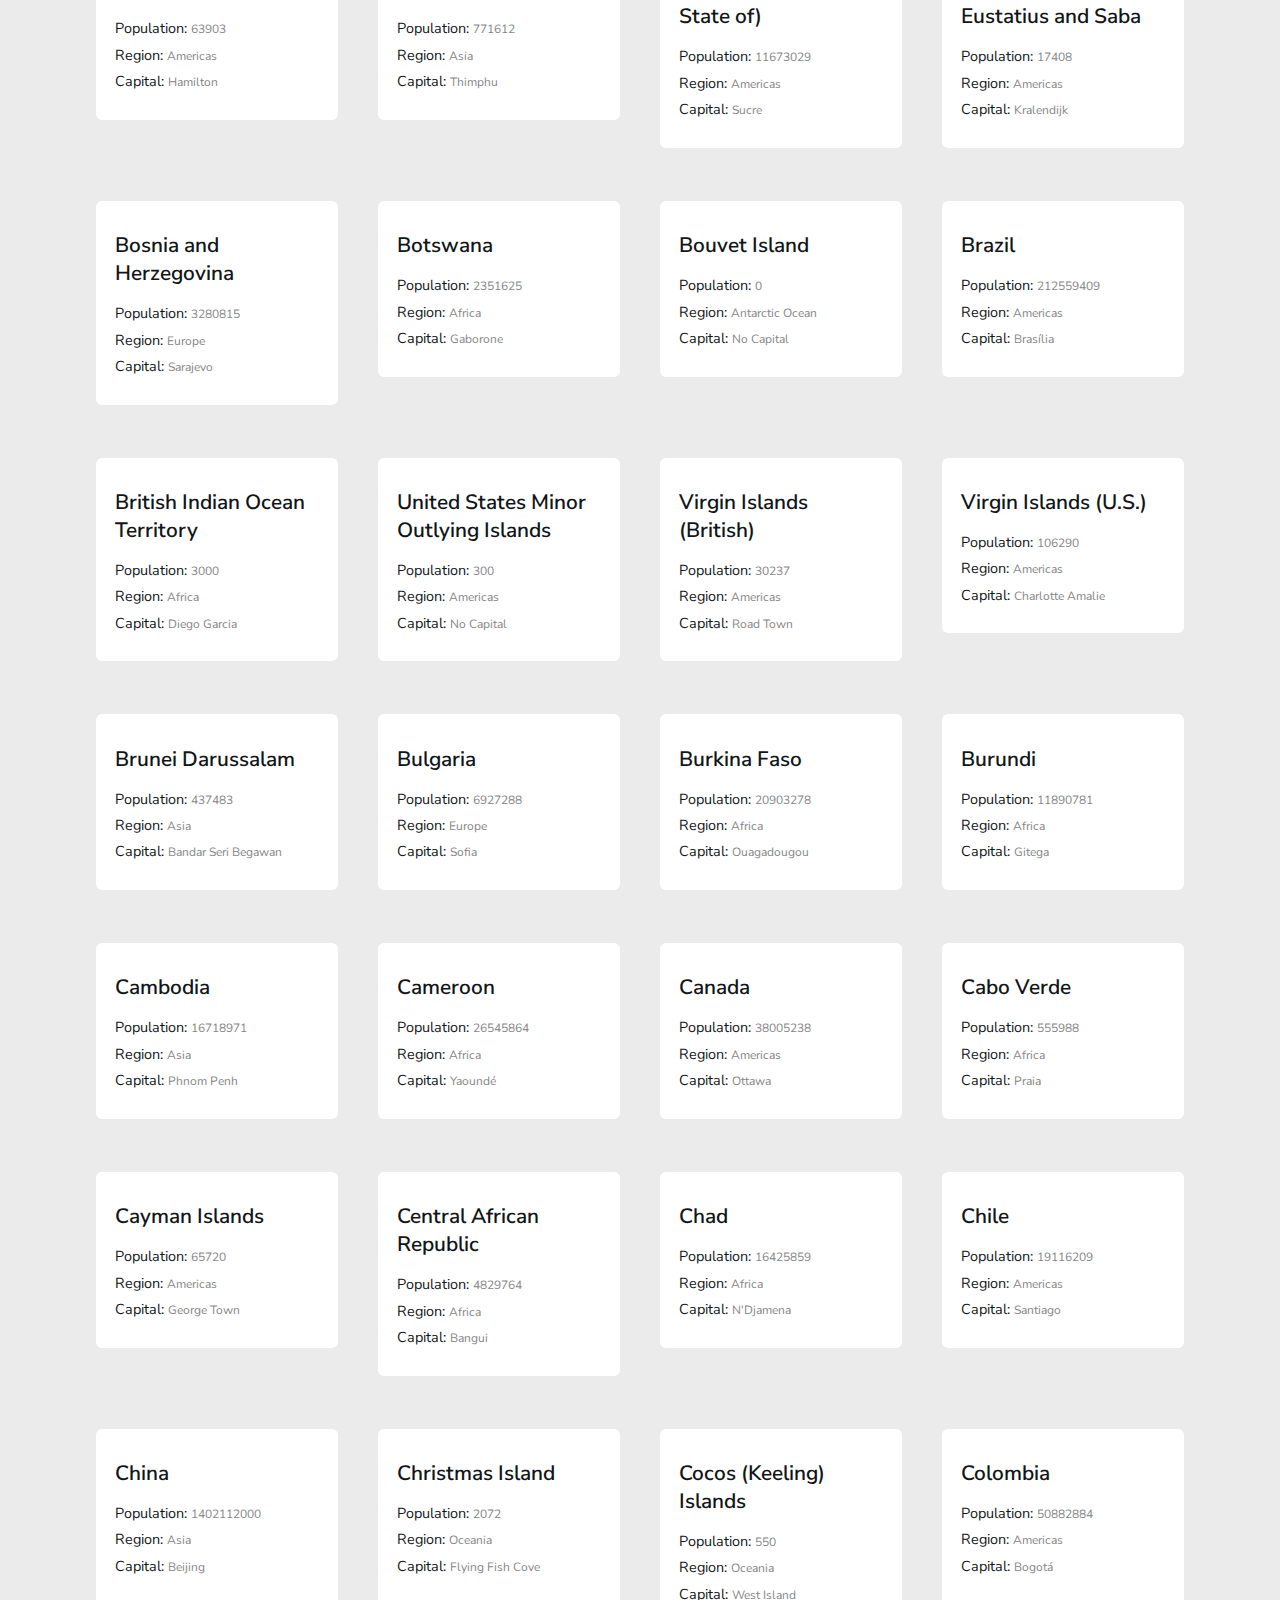
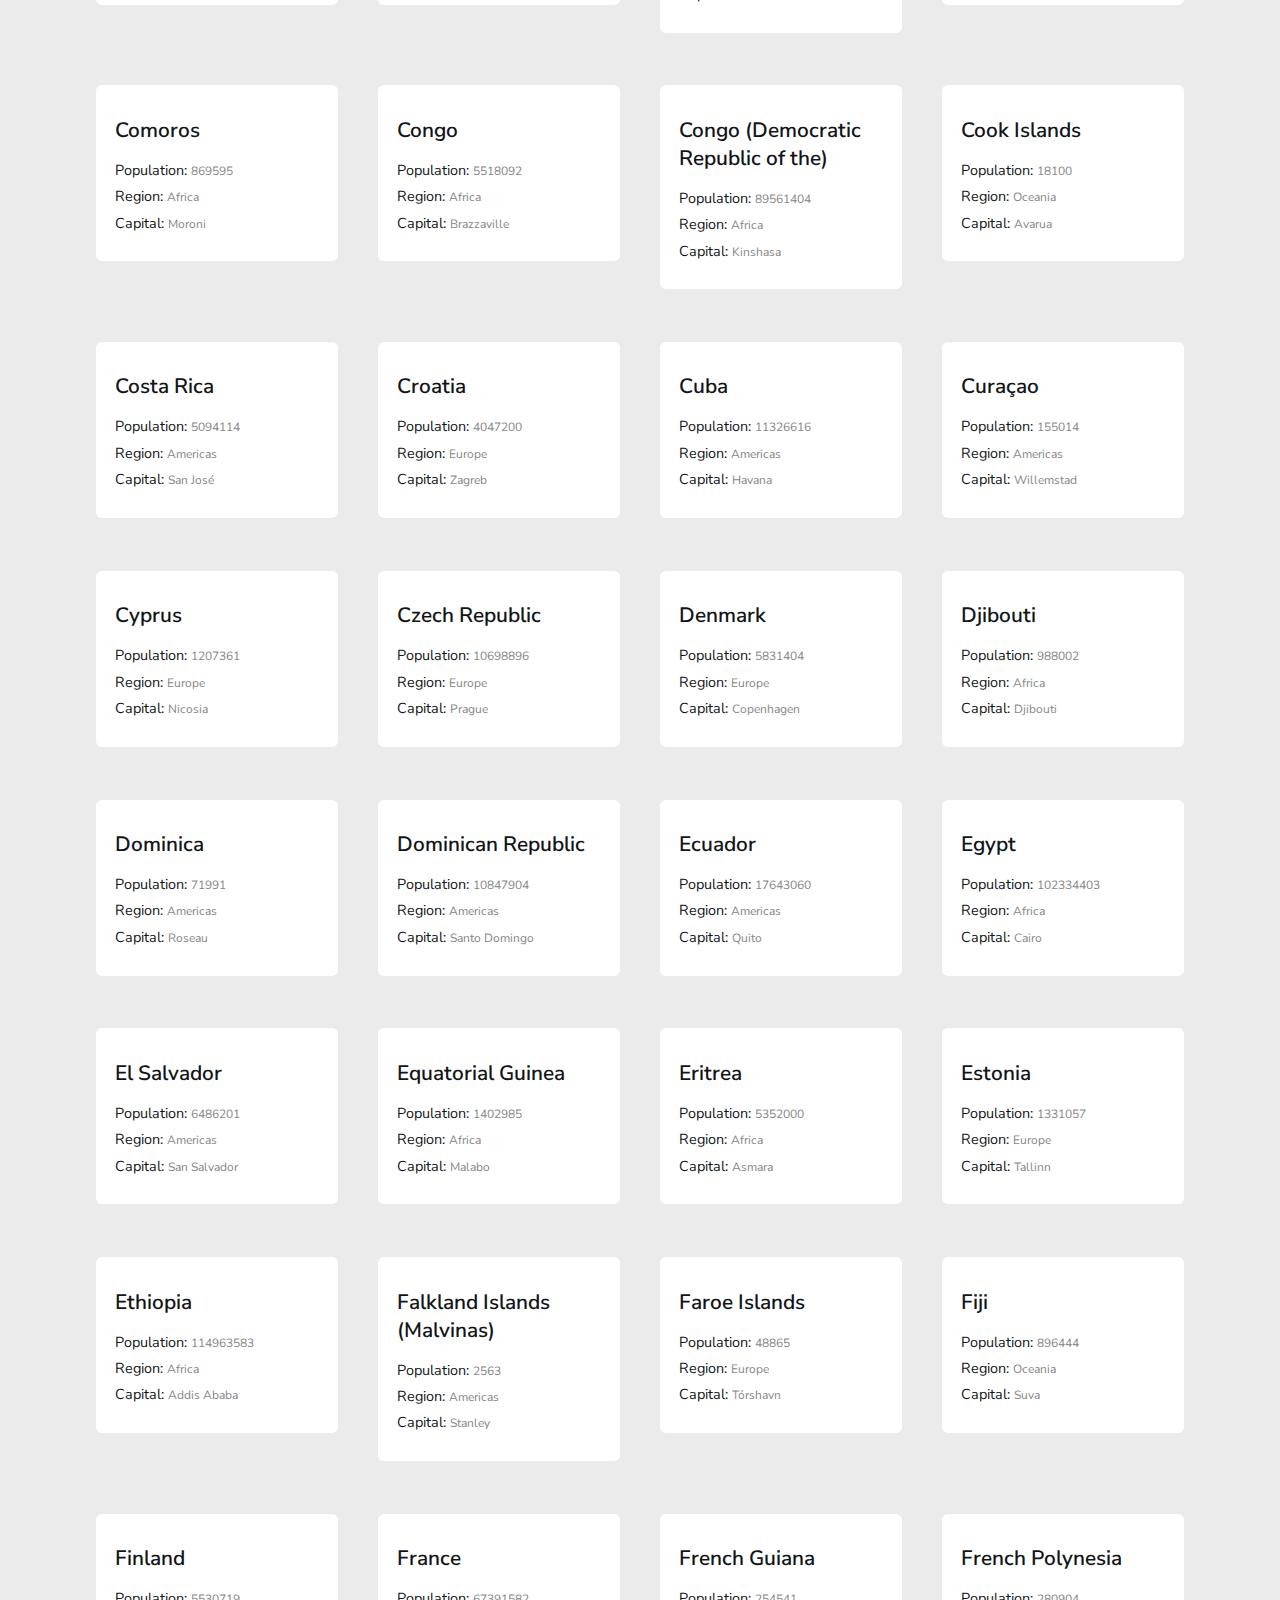
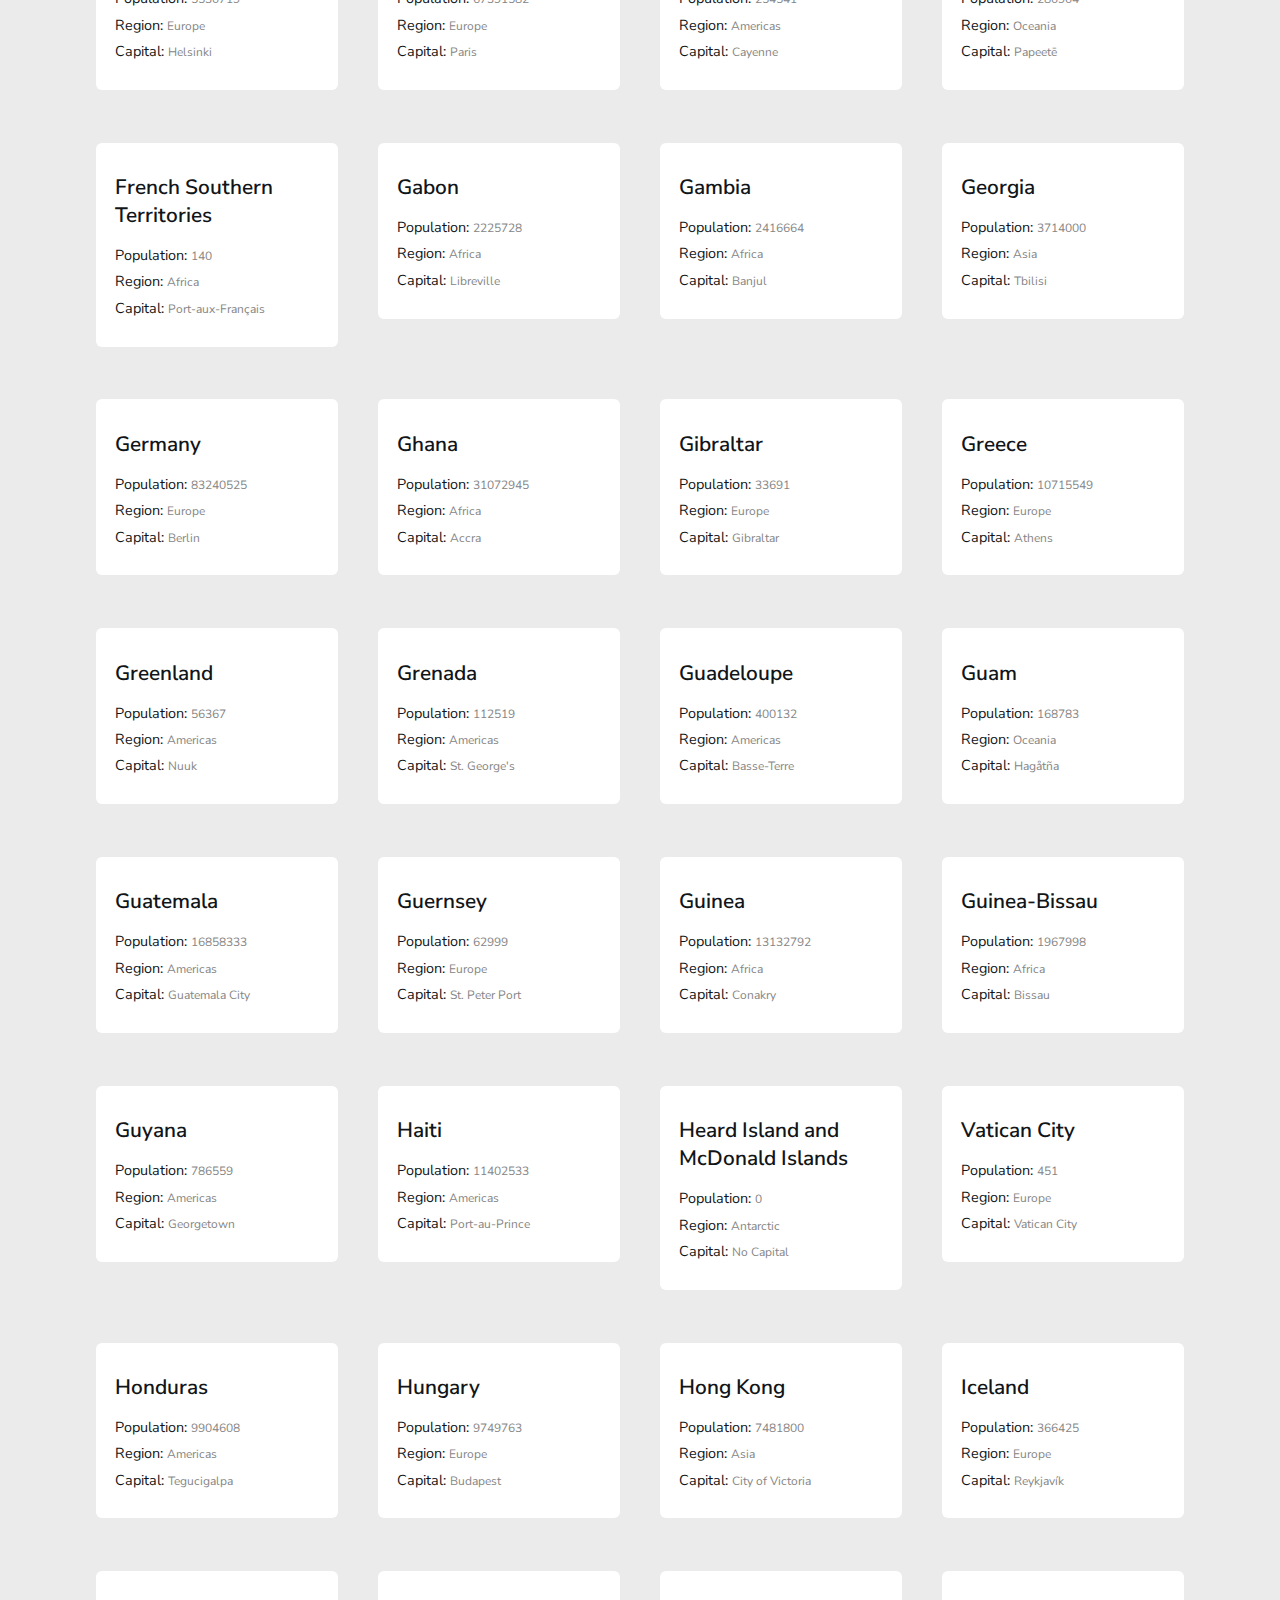
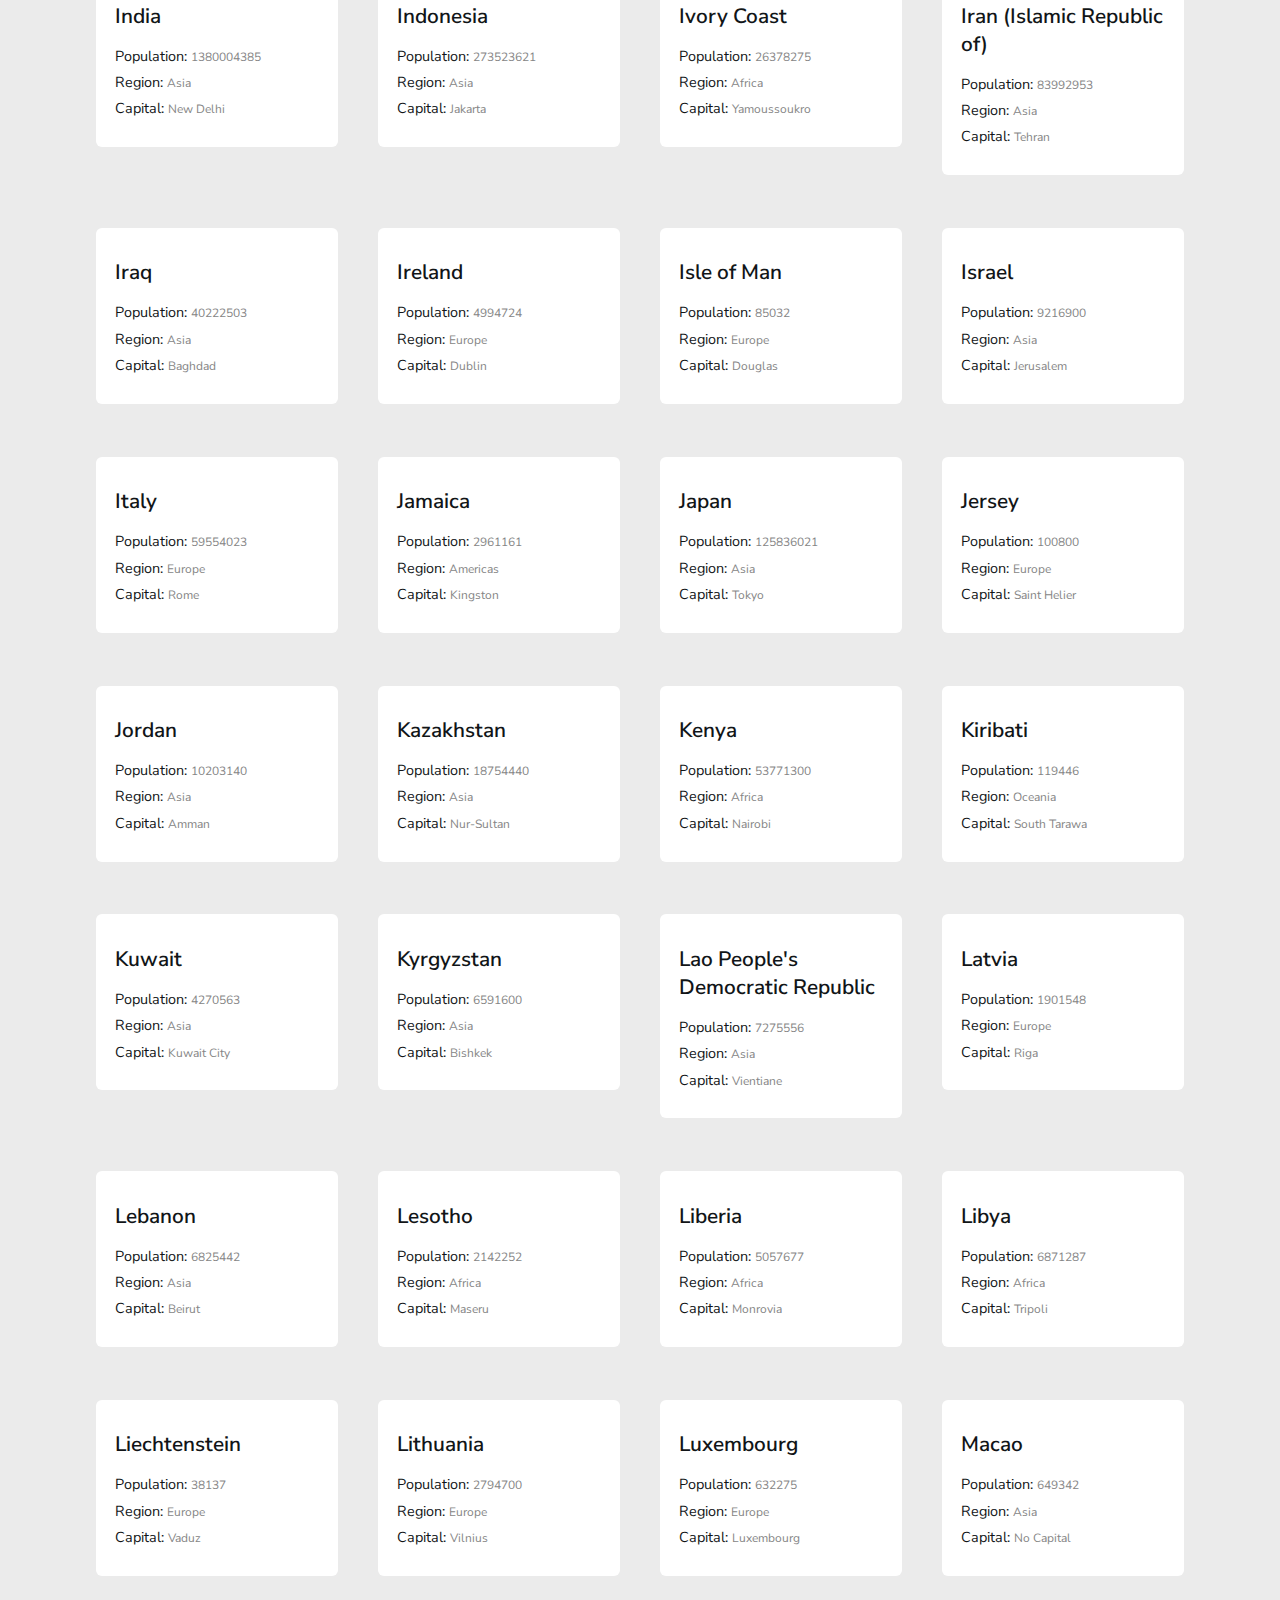
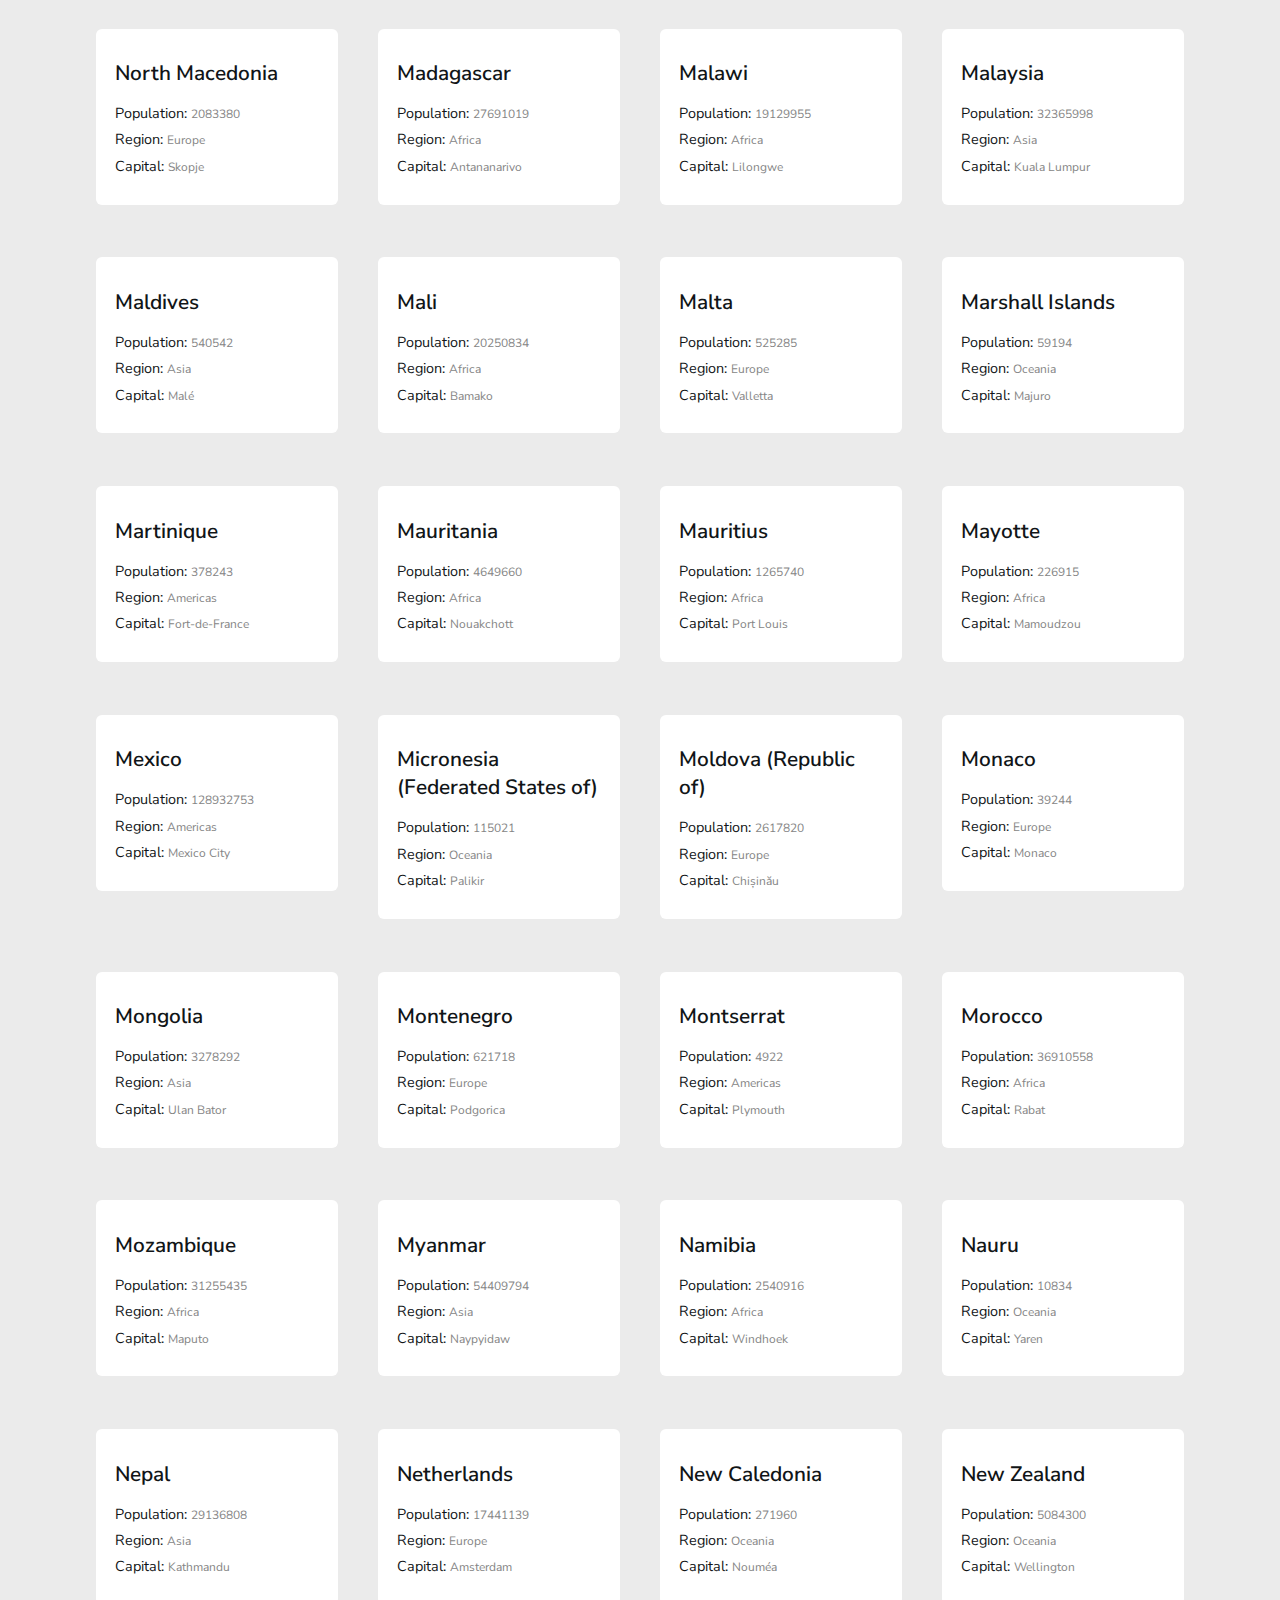
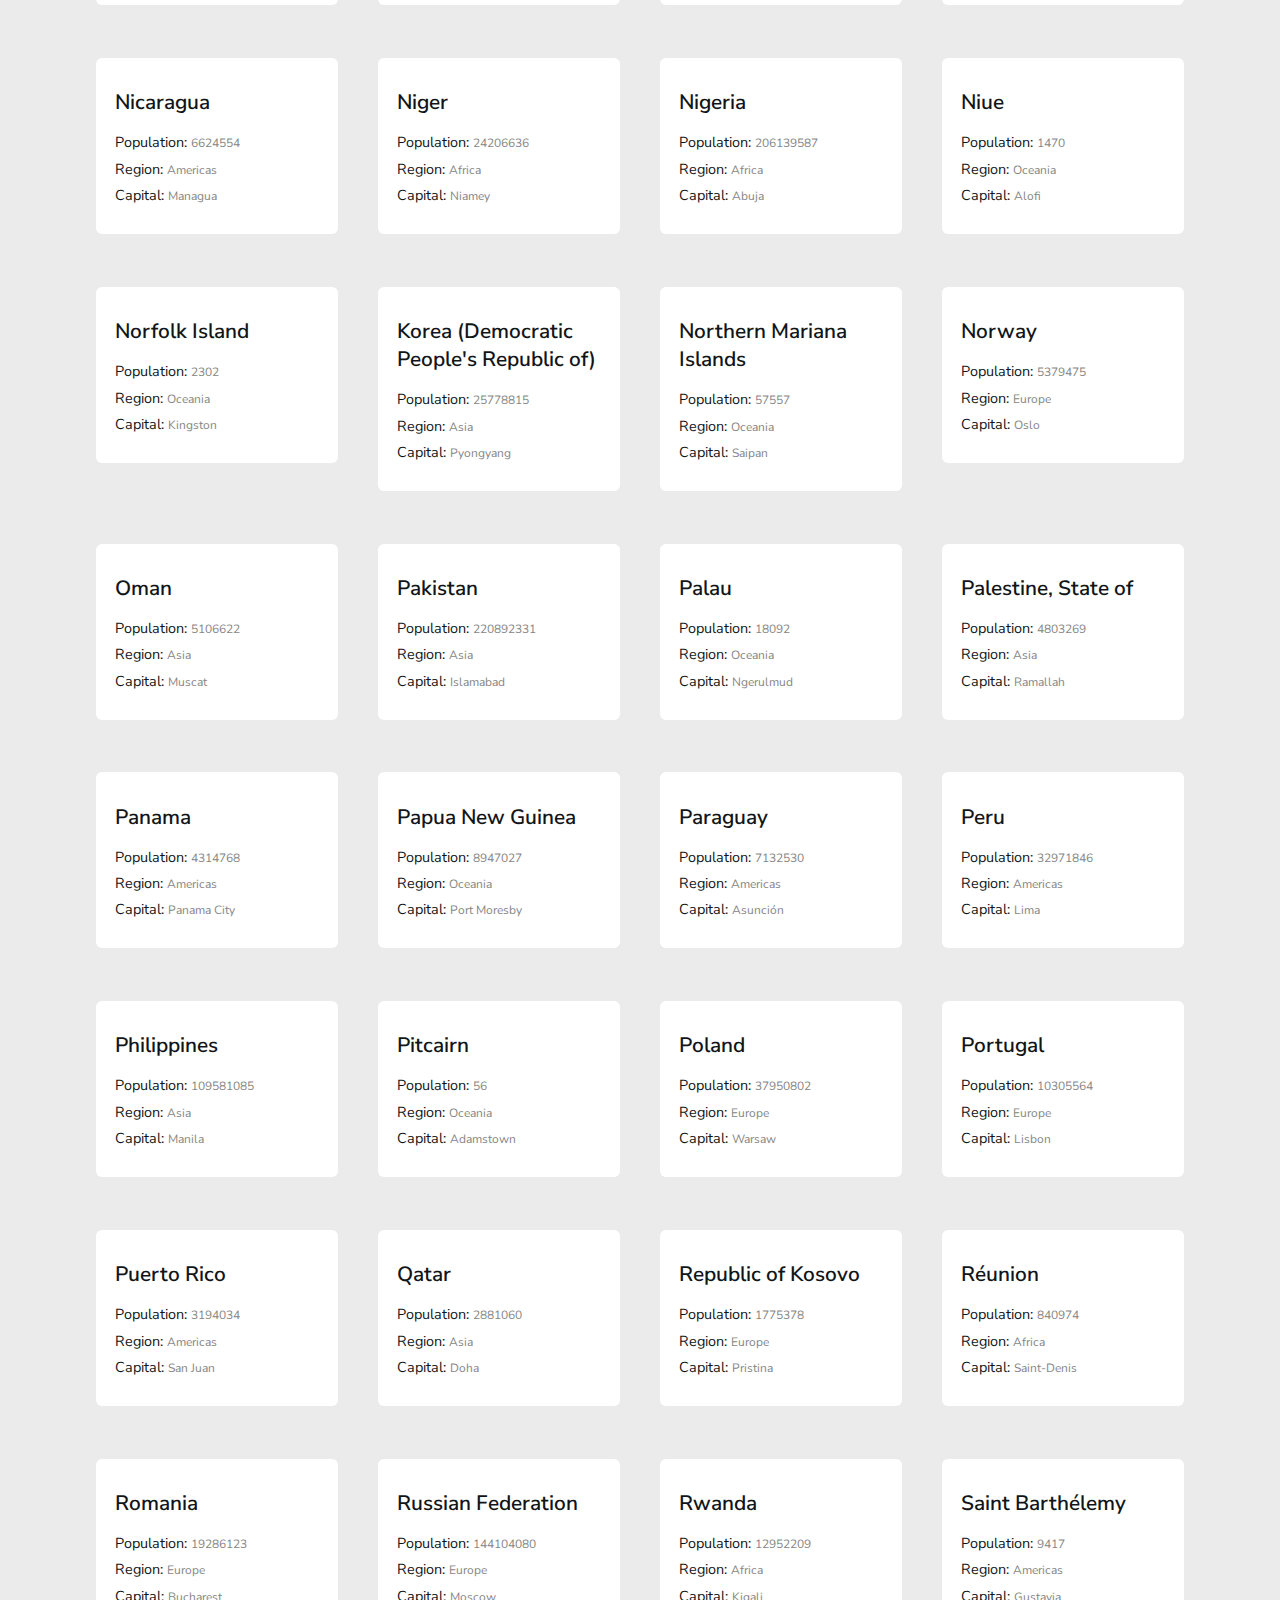
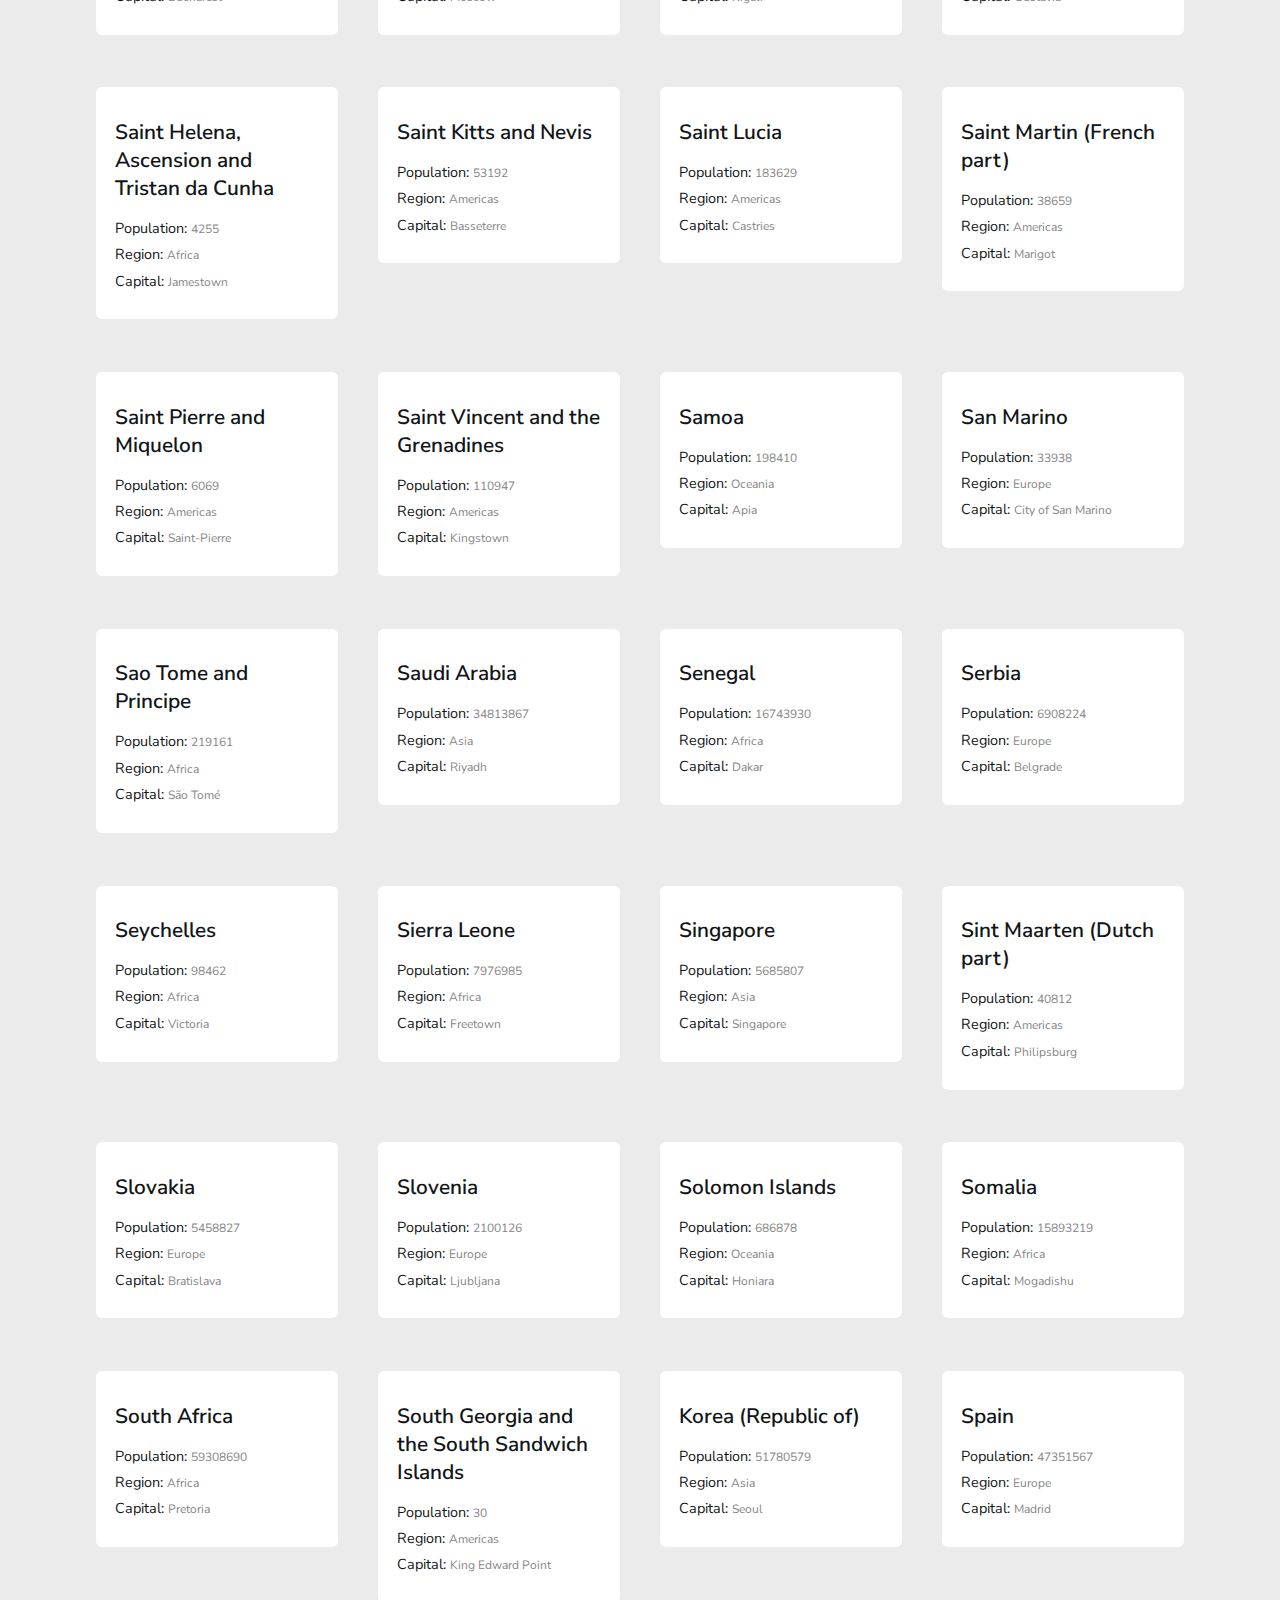
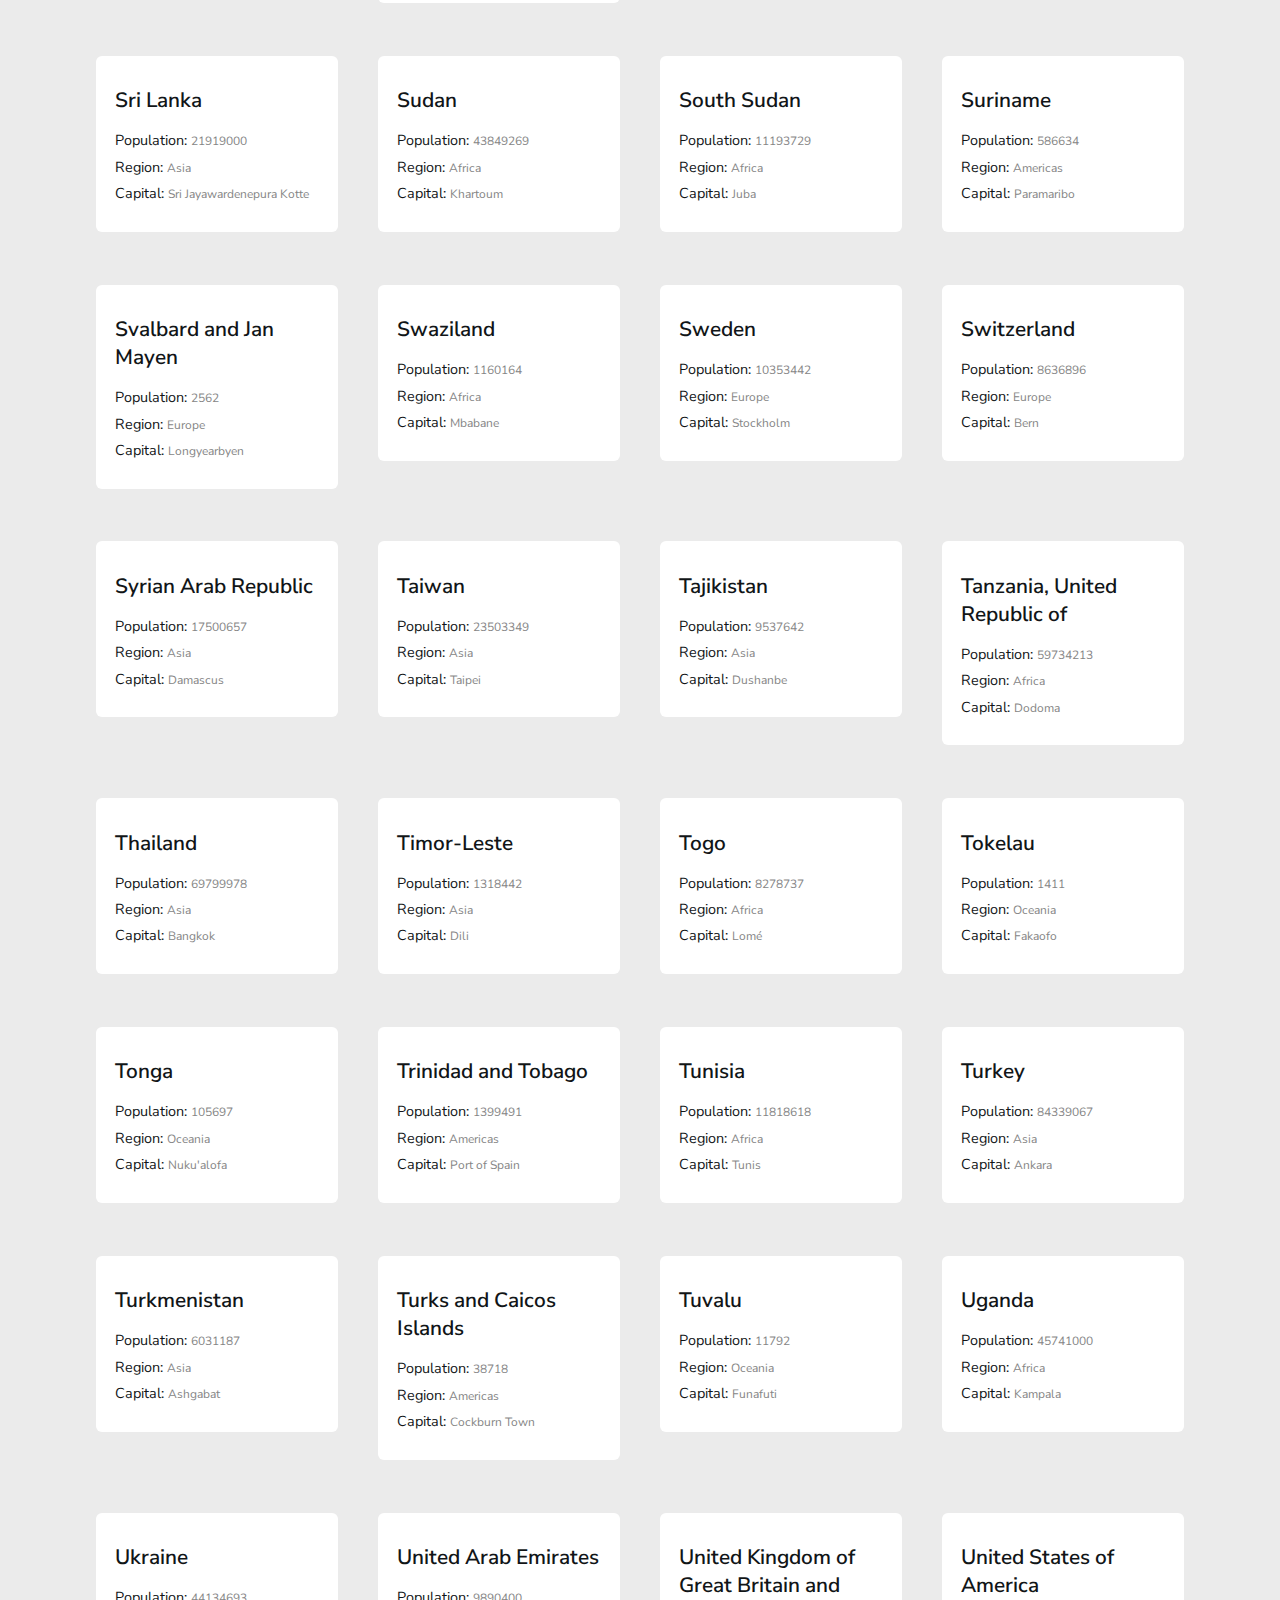
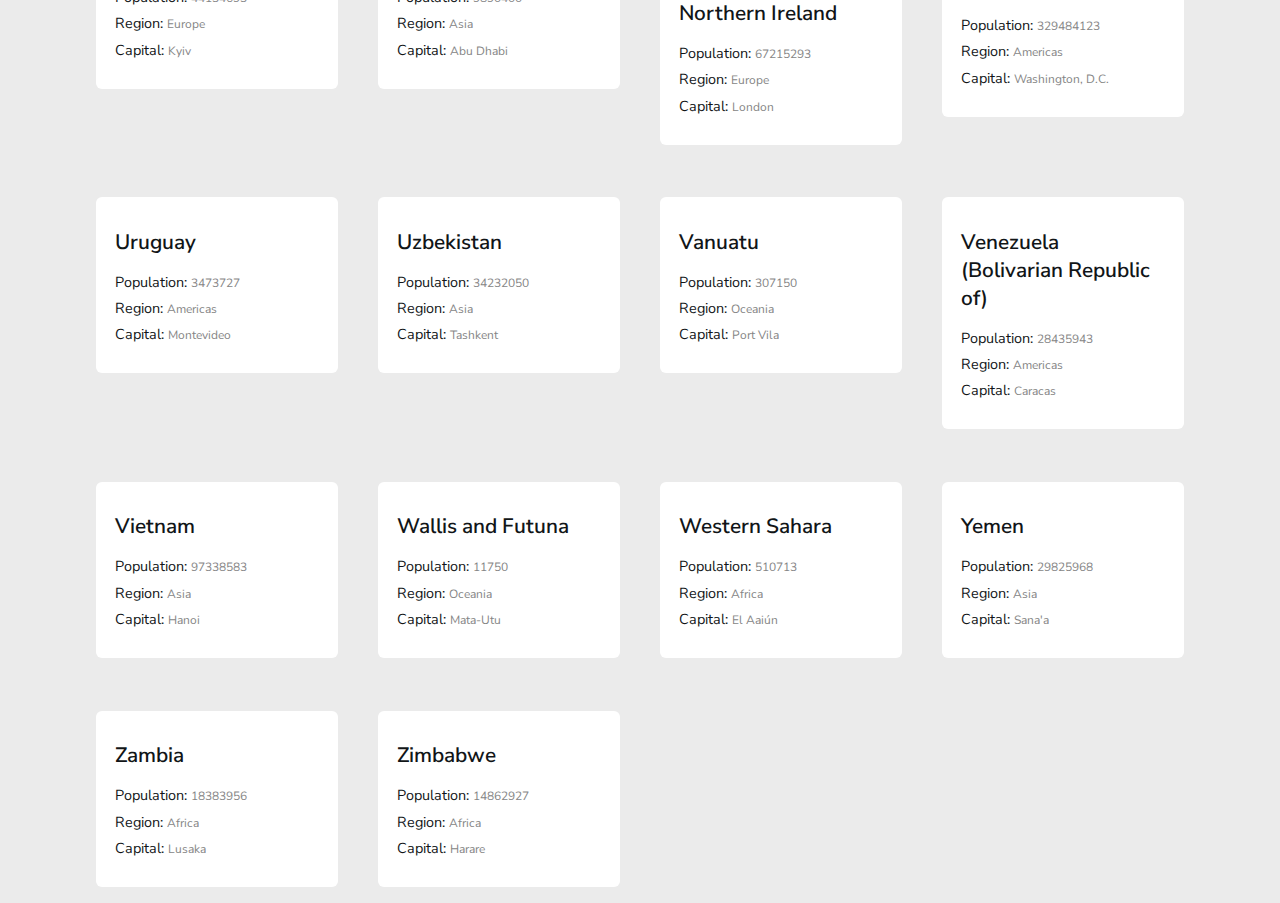
==== commit 6055a561: "final touch" ====
--- a/index.html
+++ b/index.html
@@ -42,21 +42,7 @@
       </div>
     </div>
     <div class="wrapper grid">
-      <!-- <div class="card">
-        <div class="cover">
-          <img src="./somalia.png" alt="" />
-        </div>
-        <div class="info">
-          <p class="name">Somalia</p>
-          <p class="population tx-md">
-            Population: <span class="tx-sm">23M</span>
-          </p>
-          <p class="region tx-md">Region: <span class="tx-sm">Africa</span></p>
-          <p class="capital tx-md">
-            Capital: <span class="tx-sm">Mogadishu</span>
-          </p>
-        </div>
-      </div> -->
+      <!-- data -->
     </div>
   </body>
 </html>
--- a/css/style.css
+++ b/css/style.css
@@ -7,14 +7,15 @@
 }
 
 :root {
-  --Dark-Blue: hsl(209, 23%, 22%); /*  (Dark Mode Elements) */
-  --Very-Dark-Blue-bg: hsl(207, 26%, 17%); /*  (Dark Mode Background) */
-  --Very-Dark-Blue: hsl(200, 15%, 8%); /* (Light Mode Text) */
-  --Dark-Gray: hsl(0, 0%, 52%); /* (Light Mode Input) */
-  --Very-Light-Gray: hsl(0, 0%, 92%); /* (Light Mode Background) */
-  --White: hsl(0, 0%, 100%); /* (Dark Mode Text & Light Mode Elements) */
+  --Dark-Blue: hsl(209, 23%, 22%);
+  --Very-Dark-Blue-bg: hsl(207, 26%, 17%);
+  --Very-Dark-Blue: hsl(200, 15%, 8%);
+  --Dark-Gray: hsl(0, 0%, 52%);
+  --Very-Light-Gray: hsl(0, 0%, 92%);
+  --White: hsl(0, 0%, 100%);
 
   --x-space: 6rem;
+  --x-space-media: 2.5rem;
   --box-shadow: 12px 1px 14px rgba(0, 0, 0, 0.1);
 }
 
@@ -42,7 +43,7 @@
 }
 
 .search-container input {
-  width: 30%;
+  width: 45%;
   box-shadow: var(--box-shadow);
 
   padding: 14px 16px;
@@ -151,6 +152,78 @@
   color: var(--Dark-Gray);
 }
 
+/* Country Page */
+.btn-back {
+  width: 90px;
+  padding: 10px 16px;
+  background-color: var(--White);
+  border: 0;
+  border-radius: 4px;
+  transition: 0.2s all ease-in-out;
+
+  gap: 0.5rem;
+  cursor: pointer;
+}
+
+.btn-back svg {
+  height: 16px;
+}
+
+.btn-back a {
+  text-decoration: none;
+  color: var(--Very-Dark-Blue);
+}
+
+div.country {
+  padding: 1rem var(--x-space);
+  align-items: center;
+  gap: 8rem;
+}
+
+.country-img {
+  max-width: 500px;
+}
+
+.country-img img {
+  width: 100%;
+}
+
+.country-img img {
+  height: 100%;
+  display: block;
+}
+
+.country-info__content {
+  gap: 8rem;
+}
+
+.country-info__content > div {
+  margin-top: 1rem;
+}
+
+.country-info__content ul li {
+  list-style: none;
+  font-size: 0.75rem;
+  font-weight: 600;
+  padding: 3px 0;
+}
+
+.country-info__content ul li span {
+  font-weight: 300;
+}
+
+.neighbour {
+  margin-top: 1rem;
+  gap: 0.8rem;
+}
+
+.neighbour p {
+  padding: 2px 8px;
+  border: 0.5px solid var(--Dark-Gray);
+  border-radius: 4px;
+  color: var(--Very-Dark-Blue);
+}
+
 /* ######### Utilities ######### */
 .grid {
   display: grid;
@@ -164,6 +237,10 @@
   align-items: center;
 }
 
+.default-flex {
+  display: flex;
+}
+
 .bordered {
   padding: 2px 6px;
   border-radius: 3px;
@@ -195,3 +272,71 @@
 .tx-xs {
   font-size: 0.6rem;
 }
+
+/* ######### Media Queries ######### */
+@media only screen and (max-width: 992px) {
+  .search-container input {
+    width: 50%;
+  }
+  .wrapper {
+    grid-template-columns: repeat(3, 1fr);
+  }
+}
+
+@media only screen and (max-width: 768px) {
+  .wrapper {
+    grid-template-columns: repeat(2, 1fr);
+  }
+
+  .search-container {
+    margin: 2rem var(--x-space-media);
+  }
+
+  /* Country page */
+  div.country {
+    flex-direction: column;
+    padding: 1rem var(--x-space-media);
+    gap: 3rem;
+  }
+}
+
+@media only screen and (max-width: 500px) {
+  .search-container {
+    flex-direction: column;
+  }
+
+  .search-container input {
+    width: 100%;
+  }
+
+  div.filter {
+    width: 100%;
+    margin-top: 0.8rem;
+  }
+
+  header {
+    padding: 1.2rem var(--x-space-media);
+  }
+  .search-container {
+    margin: 2rem var(--x-space-media);
+  }
+  .wrapper {
+    margin: 1rem var(--x-space-media);
+    grid-template-columns: 1fr;
+  }
+
+  /* Country page */
+  div.country {
+    flex-direction: column;
+    padding: 1rem var(--x-space-media);
+    gap: 3rem;
+  }
+
+  .country-info__content {
+    gap: 3rem;
+  }
+
+  div.search-container-country {
+    align-items: flex-start;
+  }
+}
